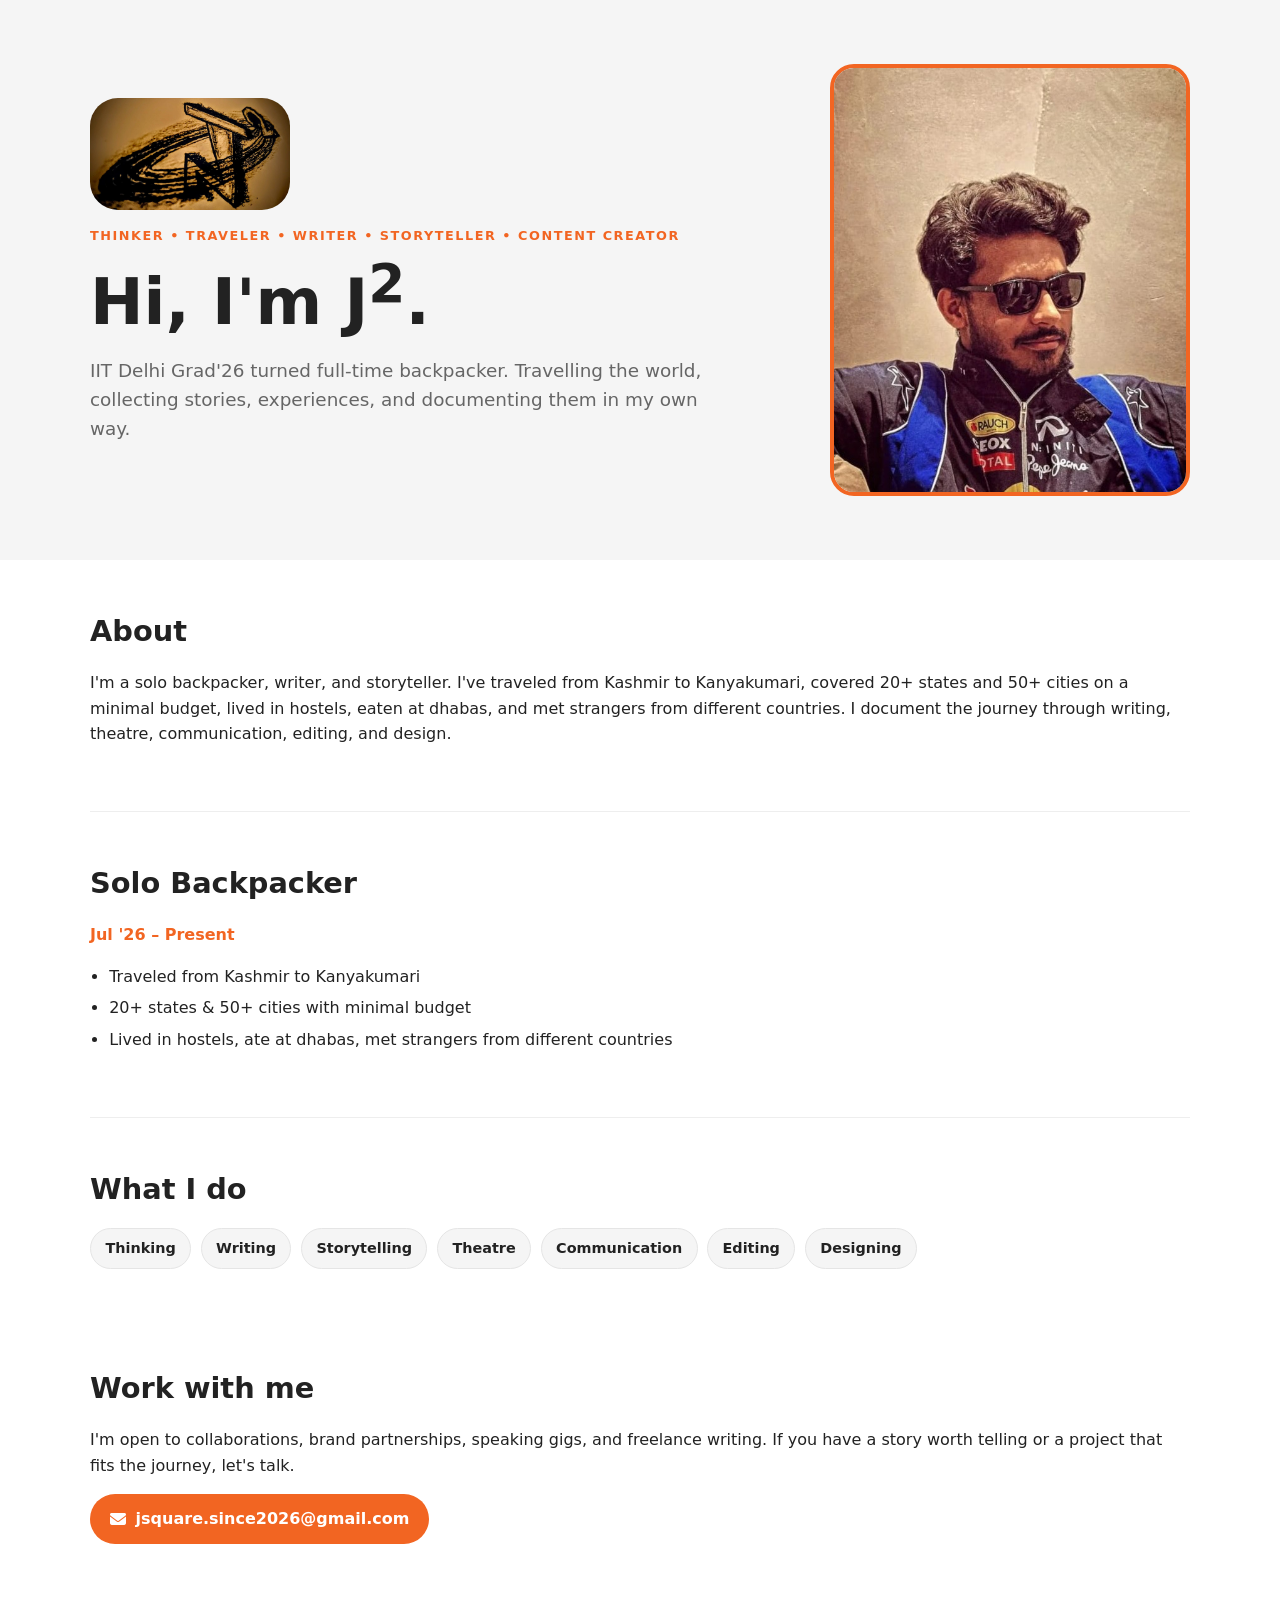
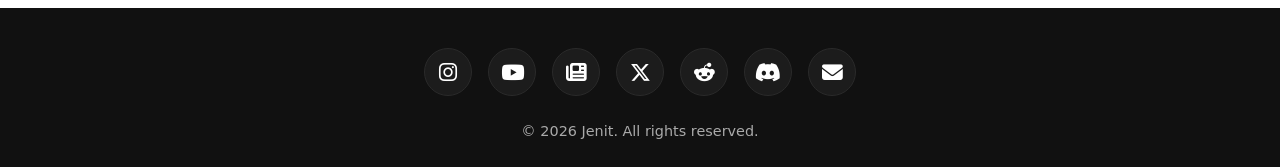
==== index.html @ a0d79512 "Test update" ====
<!DOCTYPE html>
<html lang="en">
<head>
  <meta charset="UTF-8">
  <meta name="viewport" content="width=device-width, initial-scale=1.0">
  <title>Jenit | Traveler, Writer, Storyteller</title>
  <meta name="description" content="Jenit — IIT Delhi Grad'26 turned full-time backpacker. Traveler, writer, storyteller, and content creator. Follow my journey.">

  <!-- Social share preview -->
  <meta property="og:title" content="Jenit Jain | Traveler, Writer, Storyteller">
  <meta property="og:description" content="IIT Delhi Grad'26 turned full-time backpacker. Traveling the world, collecting stories.">
  <meta property="og:image" content="https://jsquare2026.netlify.app/assets/photo.jpeg">
  <meta property="og:url" content="https://jsquare2026.netlify.app">
  <meta property="og:type" content="website">
  <meta name="twitter:card" content="summary_large_image">
  <meta name="twitter:title" content="Jenit | Traveler, Writer, Storyteller">
  <meta name="twitter:description" content="IIT Delhi Grad'26 turned full-time backpacker.">
  <meta name="twitter:image" content="https://jsquare2026.netlify.app/assets/photo.jpeg">

  <!-- Favicon -->
  <link rel="icon" href="assets/logo.jpeg" type="image/jpeg">

  <!-- Fonts & Icons -->
  <link rel="stylesheet" href="https://cdnjs.cloudflare.com/ajax/libs/font-awesome/6.5.2/css/all.min.css">

  <!-- Styles -->
  <link rel="stylesheet" href="style.css">

  <!-- GoatCounter analytics (replace YOURCODE with your code from goatcounter.com) -->
  <script data-goatcounter="https://YOURCODE.goatcounter.com/count"
          async src="//gc.zgo.at/count.js"></script>
</head>
<body>

  <header class="hero">
    <div class="container hero-grid">
      <div class="hero-text">
        <img src="assets/logo.jpeg" alt="J² logo" class="logo">
        <p class="eyebrow">Thinker • Traveler • Writer • Storyteller • Content Creator</p>
        <h1>Hi, I'm J<sup>2</sup>.</h1>
        <p class="lead">
          IIT Delhi Grad'26 turned full-time backpacker. Travelling the world,
          collecting stories, experiences, and documenting them in my own way.
        </p>
      </div>

      <div class="hero-image">
        <img src="assets/photo.jpeg" alt="Jenit">
      </div>
    </div>
  </header>

  <main>
    <section class="section container">
      <h2>About</h2>
      <p>
        I'm a solo backpacker, writer, and storyteller. I've traveled from Kashmir to Kanyakumari,
        covered 20+ states and 50+ cities on a minimal budget, lived in hostels, eaten at dhabas,
        and met strangers from different countries. I document the journey through writing, theatre,
        communication, editing, and design.
      </p>
    </section>

    <section class="section container">
      <h2>Solo Backpacker</h2>
      <p class="meta">Jul '26 – Present</p>
      <ul class="clean-list">
        <li>Traveled from Kashmir to Kanyakumari</li>
        <li>20+ states &amp; 50+ cities with minimal budget</li>
        <li>Lived in hostels, ate at dhabas, met strangers from different countries</li>
      </ul>
    </section>

    <section class="section container">
      <h2>What I do</h2>
      <div class="tags">
        <span>Thinking</span>
        <span>Writing</span>
        <span>Storytelling</span>
        <span>Theatre</span>
        <span>Communication</span>
        <span>Editing</span>
        <span>Designing</span>
      </div>
    </section>
  </main>

<section class="section container">
  <h2>Work with me</h2>
  <p>
    I'm open to collaborations, brand partnerships, speaking gigs, and freelance writing.
    If you have a story worth telling or a project that fits the journey, let's talk.
  </p>
  <p>
    <a class="cta-link" href="mailto:jsquare.since2026@gmail.com">
      <i class="fa-solid fa-envelope"></i> jsquare.since2026@gmail.com
    </a>
  </p>
</section>

  <footer class="footer">
  <div class="container">
    <div class="footer-socials">
      <a href="https://instagram.com/j_square_2026" target="_blank" rel="noopener" aria-label="Instagram">
        <i class="fa-brands fa-instagram"></i>
      </a>
      <a href="https://youtube.com/@j_square_2026" target="_blank" rel="noopener" aria-label="YouTube">
        <i class="fa-brands fa-youtube"></i>
      </a>
      <a href="https://substack.com/@jsquare2026" target="_blank" rel="noopener" aria-label="Substack">
        <i class="fa-solid fa-newspaper"></i>
      </a>
      <a href="https://x.com/j_square_2026" target="_blank" rel="noopener" aria-label="X">
        <i class="fa-brands fa-x-twitter"></i>
      </a>
      <a href="https://reddit.com/user/j_square_2026" target="_blank" rel="noopener" aria-label="Reddit">
        <i class="fa-brands fa-reddit-alien"></i>
      </a>
      <a href="https://discord.com/users/1553832890394087556" target="_blank" rel="noopener" aria-label="Discord">
        <i class="fa-brands fa-discord"></i>
      </a>
      <a href="mailto:hello@jsquare2026.com" aria-label="Email">
        <i class="fa-solid fa-envelope"></i>
      </a>
    </div>
    <p>© 2026 Jenit. All rights reserved.</p>
  </div>
</footer>

</body>
</html>
---- style.css ----
:root {
  --orange: #f26522;
  --black: #111111;
  --gray: #f5f5f5;
  --text: #222222;
  --muted: #666666;
  --radius: 16px;
}

* {
  box-sizing: border-box;
}

html {
  scroll-behavior: smooth;
}

body {
  margin: 0;
  font-family: system-ui, -apple-system, BlinkMacSystemFont, "Segoe UI", sans-serif;
  line-height: 1.6;
  color: var(--text);
  background: #ffffff;
}

.container {
  width: min(1100px, 90%);
  margin: 0 auto;
}

/* Hero */
.hero {
  background: var(--gray);
  padding: 4rem 0;
}

.hero-grid {
  display: grid;
  grid-template-columns: 1.2fr 0.8fr;
  gap: 3rem;
  align-items: center;
}

.logo {
  width: 200px;          /* bigger than 120px */
  height: auto;
  display: block;
  margin-bottom: 1rem;
  border-radius: 28px;   /* curved corners */
}

.eyebrow {
  text-transform: uppercase;
  letter-spacing: 0.12em;
  font-size: 0.8rem;
  font-weight: 700;
  color: var(--orange);
  margin: 0 0 0.5rem;
}

h1 {
  font-size: clamp(2.5rem, 6vw, 4rem);
  line-height: 1.1;
  margin: 0 0 1rem;
}

.lead {
  font-size: 1.15rem;
  max-width: 620px;
  color: var(--muted);
}

.socials {
  display: flex;
  flex-wrap: wrap;
  gap: 0.75rem;
  margin-top: 1.5rem;
}

.socials a {
  display: inline-block;
  padding: 0.6rem 1rem;
  background: var(--black);
  color: #fff;
  text-decoration: none;
  border-radius: 999px;
  font-weight: 600;
  font-size: 0.9rem;
  transition: background 0.2s, transform 0.2s;
}

.socials a:hover {
  background: var(--orange);
  transform: translateY(-2px);
}

.hero-image img {
  width: 100%;
  max-width: 360px;
  aspect-ratio: 1 / 1.2;
  object-fit: cover;
  border-radius: 24px;
  border: 4px solid var(--orange);
  display: block;
  margin-left: auto;
}

/* Sections */
.section {
  padding: 3rem 0;
  border-bottom: 1px solid #eee;
}

.section:last-of-type {
  border-bottom: none;
}

h2 {
  font-size: 1.8rem;
  margin-top: 0;
  margin-bottom: 1rem;
}

.meta {
  color: var(--orange);
  font-weight: 700;
}

.clean-list {
  padding-left: 1.2rem;
}

.clean-list li {
  margin-bottom: 0.4rem;
}

.tags {
  display: flex;
  flex-wrap: wrap;
  gap: 0.6rem;
}

.tags span {
  background: var(--gray);
  border: 1px solid #e5e5e5;
  padding: 0.5rem 0.9rem;
  border-radius: 999px;
  font-weight: 600;
  font-size: 0.9rem;
}

/* Link grid */
.link-grid {
  display: grid;
  grid-template-columns: repeat(auto-fit, minmax(160px, 1fr));
  gap: 1rem;
}

.link-card {
  display: block;
  padding: 1rem;
  background: var(--black);
  color: #fff;
  text-decoration: none;
  border-radius: var(--radius);
  text-align: center;
  font-weight: 700;
  transition: background 0.2s, transform 0.2s;
}

.link-card:hover {
  background: var(--orange);
  transform: translateY(-3px);
}

/* Footer */
/* Footer */
.footer {
  background: var(--black);
  color: #fff;
  padding: 2.5rem 0 1.5rem;
  text-align: center;
}

.footer-socials {
  display: flex;
  justify-content: center;
  flex-wrap: wrap;
  gap: 1rem;
  margin-bottom: 1.5rem;
}

.footer-socials a {
  display: inline-flex;
  align-items: center;
  justify-content: center;
  width: 48px;
  height: 48px;
  border-radius: 50%;
  background: #1c1c1c;
  color: #fff;
  font-size: 1.3rem;
  text-decoration: none;
  transition: background 0.2s, transform 0.2s, color 0.2s;
  border: 1px solid #2a2a2a;
}

.footer-socials a:hover {
  background: var(--orange);
  color: #fff;
  transform: translateY(-3px);
}

.footer p {
  margin: 0;
  font-size: 0.9rem;
  color: #aaa;
}

/* Mobile */
@media (max-width: 768px) {
  .hero {
    padding: 2.5rem 0;
  }

  .hero-grid {
    grid-template-columns: 1fr;
    text-align: center;
    gap: 2rem;
  }

  .hero-image {
    order: -1;
  }

  .hero-image img {
    margin: 0 auto;
    max-width: 280px;
  }

  .socials {
    justify-content: center;
  }

  .logo {
    margin-left: auto;
    margin-right: auto;
  }
}

/* Contact CTA link */
.cta-link {
  display: inline-flex;
  align-items: center;
  gap: 0.6rem;
  padding: 0.75rem 1.25rem;
  background: var(--orange);
  color: #fff;
  text-decoration: none;
  border-radius: 999px;
  font-weight: 700;
  transition: background 0.2s, transform 0.2s;
}

.cta-link:hover {
  background: var(--black);
  transform: translateY(-2px);
}

.cta-link i {
  font-size: 1rem;
}
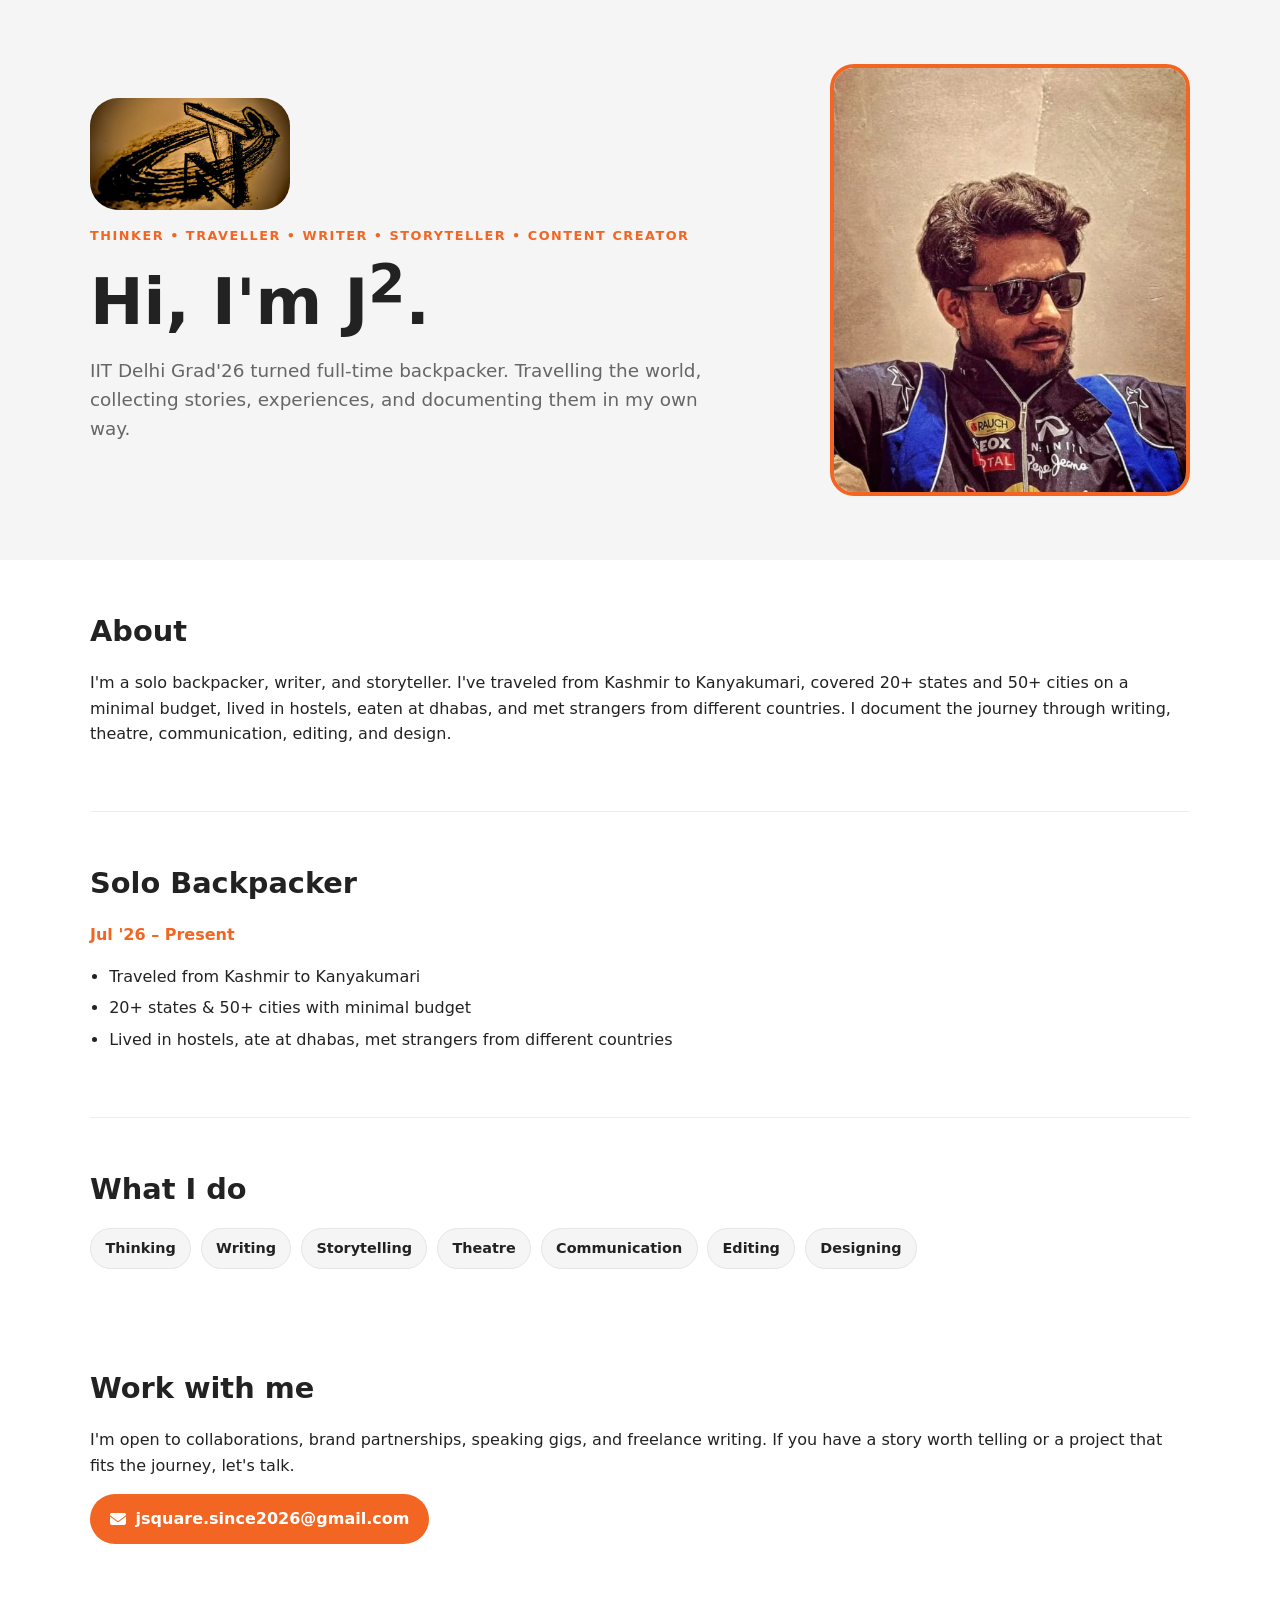
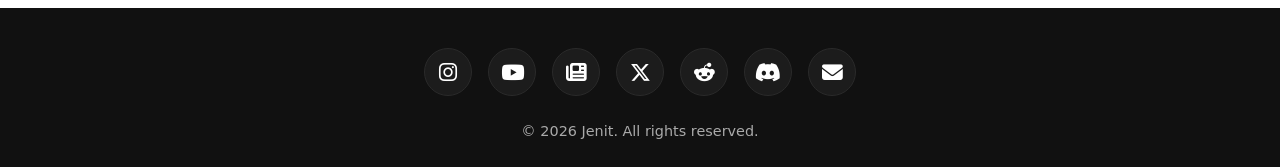
==== commit 6a9ae3a6: "Test update" ====
--- a/index.html
+++ b/index.html
@@ -36,7 +36,7 @@
     <div class="container hero-grid">
       <div class="hero-text">
         <img src="assets/logo.jpeg" alt="J² logo" class="logo">
-        <p class="eyebrow">Thinker • Traveler • Writer • Storyteller • Content Creator</p>
+        <p class="eyebrow">Thinker • Traveller • Writer • Storyteller • Content Creator</p>
         <h1>Hi, I'm J<sup>2</sup>.</h1>
         <p class="lead">
           IIT Delhi Grad'26 turned full-time backpacker. Travelling the world,
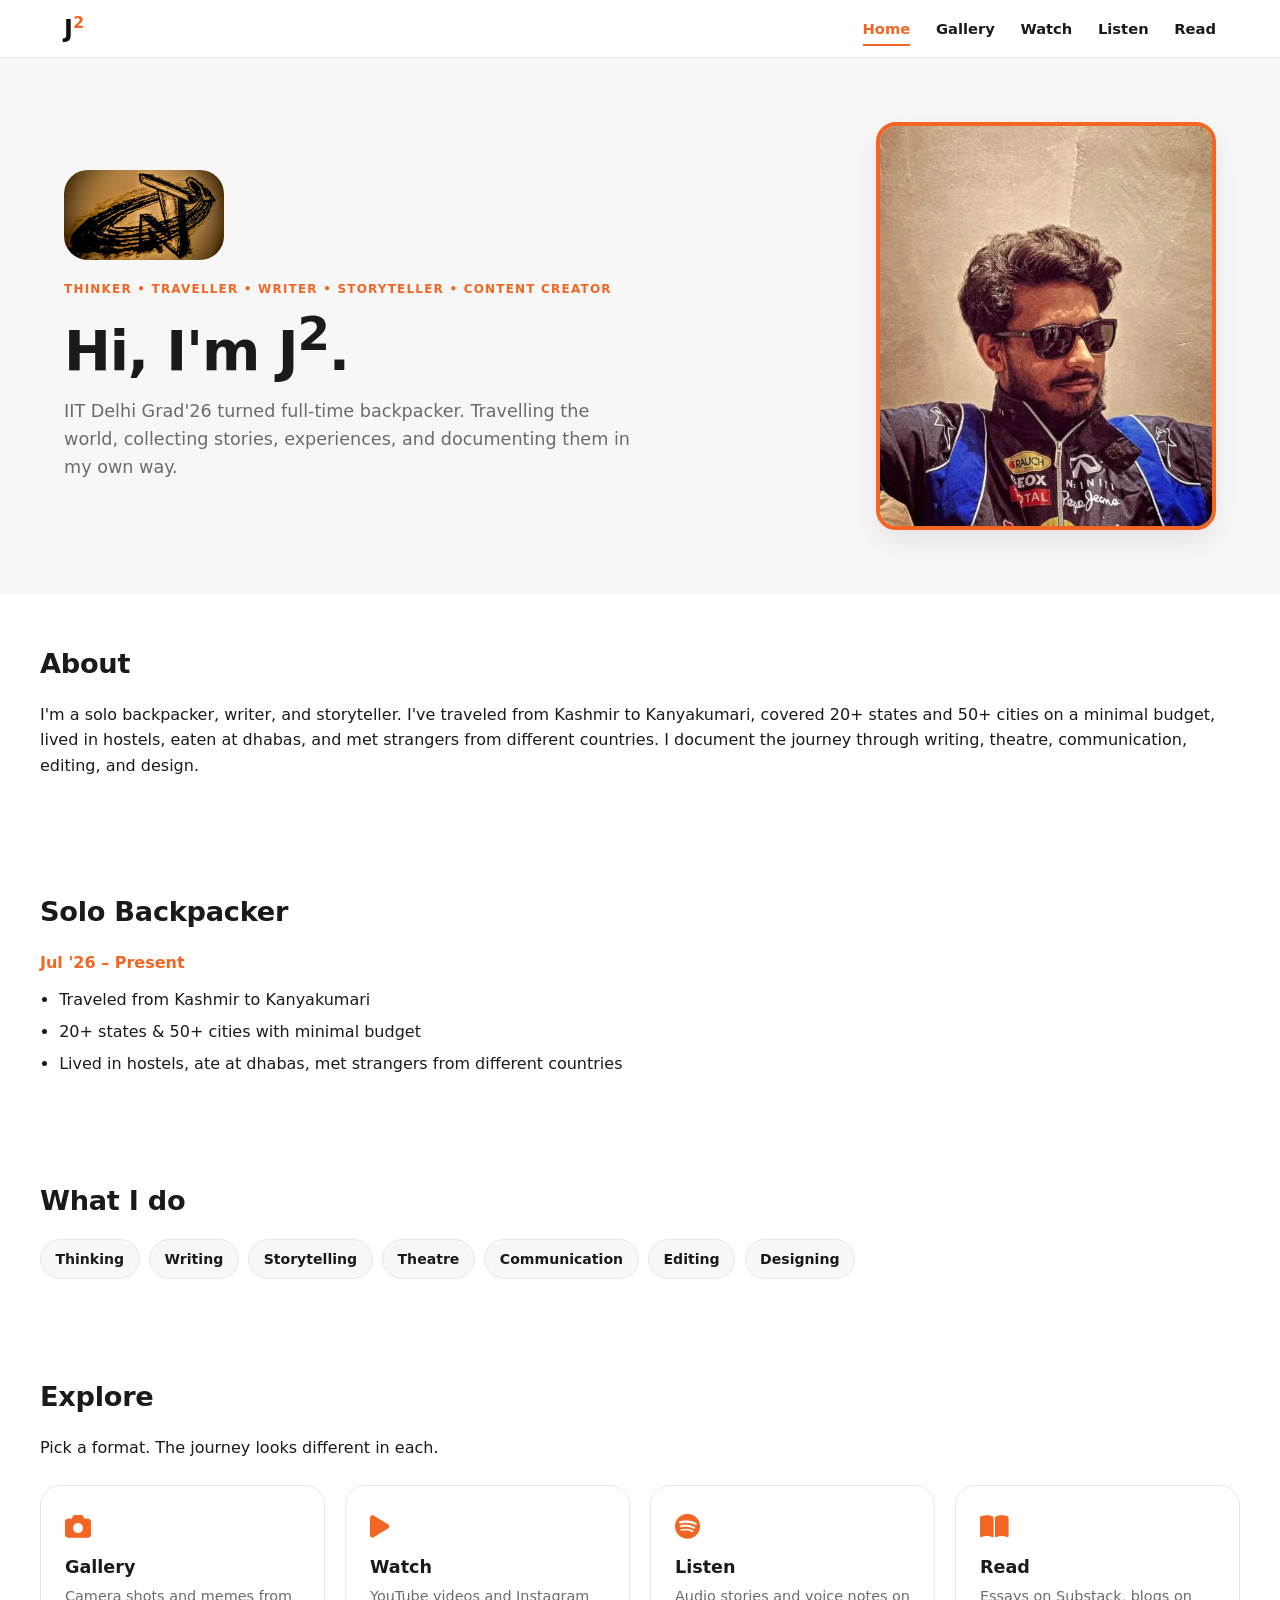
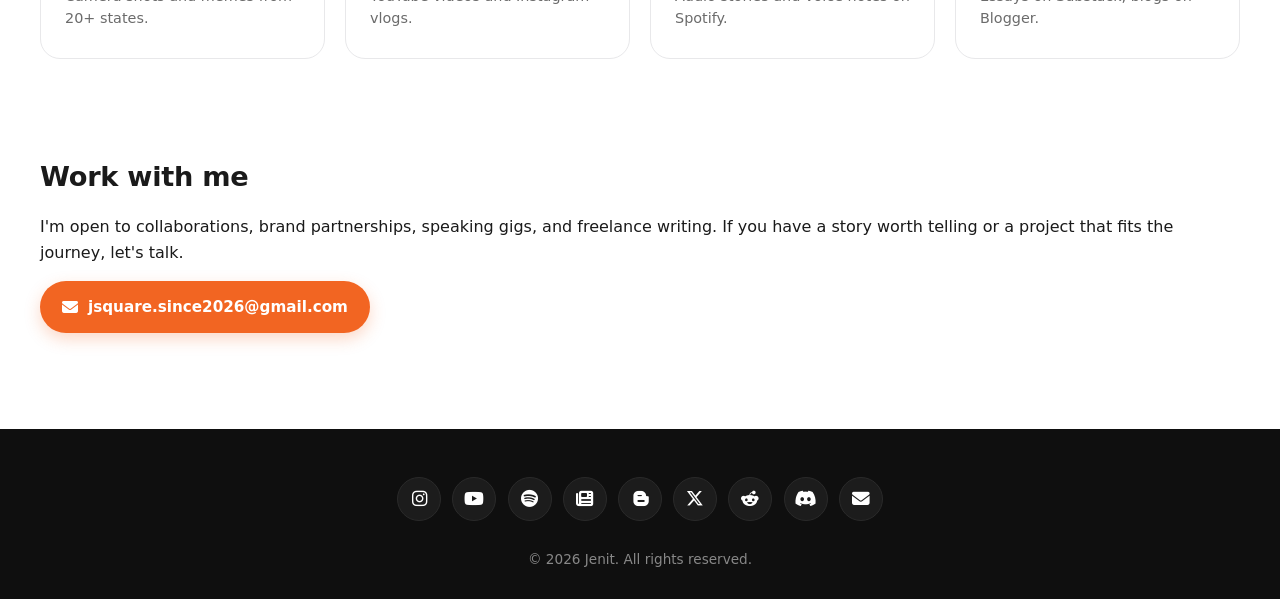
==== commit 44d09d17: "push" ====
--- a/index.html
+++ b/index.html
@@ -4,33 +4,34 @@
   <meta charset="UTF-8">
   <meta name="viewport" content="width=device-width, initial-scale=1.0">
   <title>Jenit | Traveler, Writer, Storyteller</title>
-  <meta name="description" content="Jenit — IIT Delhi Grad'26 turned full-time backpacker. Traveler, writer, storyteller, and content creator. Follow my journey.">
+  <meta name="description" content="IIT Delhi Grad'26 turned full-time backpacker. Traveler, writer, storyteller, and content creator.">
 
-  <!-- Social share preview -->
-  <meta property="og:title" content="Jenit Jain | Traveler, Writer, Storyteller">
-  <meta property="og:description" content="IIT Delhi Grad'26 turned full-time backpacker. Traveling the world, collecting stories.">
-  <meta property="og:image" content="https://jsquare2026.netlify.app/assets/photo.jpeg">
-  <meta property="og:url" content="https://jsquare2026.netlify.app">
+  <meta property="og:title" content="Jenit | Traveler, Writer, Storyteller">
+  <meta property="og:description" content="IIT Delhi Grad'26 turned full-time backpacker.">
+  <meta property="og:image" content="https://j-square-2026.github.io/Brand_website/assets/photo.jpeg">
+  <meta property="og:url" content="https://j-square-2026.github.io/Brand_website/">
   <meta property="og:type" content="website">
   <meta name="twitter:card" content="summary_large_image">
-  <meta name="twitter:title" content="Jenit | Traveler, Writer, Storyteller">
-  <meta name="twitter:description" content="IIT Delhi Grad'26 turned full-time backpacker.">
-  <meta name="twitter:image" content="https://jsquare2026.netlify.app/assets/photo.jpeg">
+  <meta name="twitter:image" content="https://j-square-2026.github.io/Brand_website/assets/photo.jpeg">
 
-  <!-- Favicon -->
   <link rel="icon" href="assets/logo.jpeg" type="image/jpeg">
-
-  <!-- Fonts & Icons -->
   <link rel="stylesheet" href="https://cdnjs.cloudflare.com/ajax/libs/font-awesome/6.5.2/css/all.min.css">
-
-  <!-- Styles -->
   <link rel="stylesheet" href="style.css">
-
-  <!-- GoatCounter analytics (replace YOURCODE with your code from goatcounter.com) -->
-  <script data-goatcounter="https://YOURCODE.goatcounter.com/count"
-          async src="//gc.zgo.at/count.js"></script>
 </head>
 <body>
+
+  <nav class="nav">
+    <div class="container nav-inner">
+      <a href="index.html" class="nav-logo">J<sup>2</sup></a>
+      <div class="nav-links">
+        <a href="index.html" class="active">Home</a>
+        <a href="gallery.html">Gallery</a>
+        <a href="watch.html">Watch</a>
+        <a href="listen.html">Listen</a>
+        <a href="read.html">Read</a>
+      </div>
+    </div>
+  </nav>
 
   <header class="hero">
     <div class="container hero-grid">
@@ -43,7 +44,6 @@
           collecting stories, experiences, and documenting them in my own way.
         </p>
       </div>
-
       <div class="hero-image">
         <img src="assets/photo.jpeg" alt="Jenit">
       </div>
@@ -83,49 +83,64 @@
         <span>Designing</span>
       </div>
     </section>
+
+    <section class="section container">
+      <h2>Explore</h2>
+      <p>Pick a format. The journey looks different in each.</p>
+      <div class="explore-grid">
+        <a href="gallery.html" class="explore-card">
+          <i class="fa-solid fa-camera"></i>
+          <h3>Gallery</h3>
+          <p>Camera shots and memes from 20+ states.</p>
+        </a>
+        <a href="watch.html" class="explore-card">
+          <i class="fa-solid fa-play"></i>
+          <h3>Watch</h3>
+          <p>YouTube videos and Instagram vlogs.</p>
+        </a>
+        <a href="listen.html" class="explore-card">
+          <i class="fa-brands fa-spotify"></i>
+          <h3>Listen</h3>
+          <p>Audio stories and voice notes on Spotify.</p>
+        </a>
+        <a href="read.html" class="explore-card">
+          <i class="fa-solid fa-book-open"></i>
+          <h3>Read</h3>
+          <p>Essays on Substack, blogs on Blogger.</p>
+        </a>
+      </div>
+    </section>
+
+    <section class="section container">
+      <h2>Work with me</h2>
+      <p>
+        I'm open to collaborations, brand partnerships, speaking gigs, and freelance writing.
+        If you have a story worth telling or a project that fits the journey, let's talk.
+      </p>
+      <p>
+        <a class="cta-link" href="mailto:jsquare.since2026@gmail.com">
+          <i class="fa-solid fa-envelope"></i> jsquare.since2026@gmail.com
+        </a>
+      </p>
+    </section>
   </main>
 
-<section class="section container">
-  <h2>Work with me</h2>
-  <p>
-    I'm open to collaborations, brand partnerships, speaking gigs, and freelance writing.
-    If you have a story worth telling or a project that fits the journey, let's talk.
-  </p>
-  <p>
-    <a class="cta-link" href="mailto:jsquare.since2026@gmail.com">
-      <i class="fa-solid fa-envelope"></i> jsquare.since2026@gmail.com
-    </a>
-  </p>
-</section>
-
   <footer class="footer">
-  <div class="container">
-    <div class="footer-socials">
-      <a href="https://instagram.com/j_square_2026" target="_blank" rel="noopener" aria-label="Instagram">
-        <i class="fa-brands fa-instagram"></i>
-      </a>
-      <a href="https://youtube.com/@j_square_2026" target="_blank" rel="noopener" aria-label="YouTube">
-        <i class="fa-brands fa-youtube"></i>
-      </a>
-      <a href="https://substack.com/@jsquare2026" target="_blank" rel="noopener" aria-label="Substack">
-        <i class="fa-solid fa-newspaper"></i>
-      </a>
-      <a href="https://x.com/j_square_2026" target="_blank" rel="noopener" aria-label="X">
-        <i class="fa-brands fa-x-twitter"></i>
-      </a>
-      <a href="https://reddit.com/user/j_square_2026" target="_blank" rel="noopener" aria-label="Reddit">
-        <i class="fa-brands fa-reddit-alien"></i>
-      </a>
-      <a href="https://discord.com/users/1553832890394087556" target="_blank" rel="noopener" aria-label="Discord">
-        <i class="fa-brands fa-discord"></i>
-      </a>
-      <a href="mailto:hello@jsquare2026.com" aria-label="Email">
-        <i class="fa-solid fa-envelope"></i>
-      </a>
+    <div class="container">
+      <div class="footer-socials">
+        <a href="https://instagram.com/j_square_2026" target="_blank" rel="noopener" aria-label="Instagram"><i class="fa-brands fa-instagram"></i></a>
+        <a href="https://youtube.com/@j_square_2026" target="_blank" rel="noopener" aria-label="YouTube"><i class="fa-brands fa-youtube"></i></a>
+        <a href="https://open.spotify.com/user/REPLACE_WITH_YOUR_SPOTIFY_ID" target="_blank" rel="noopener" aria-label="Spotify"><i class="fa-brands fa-spotify"></i></a>
+        <a href="https://substack.com/@j_square_2026" target="_blank" rel="noopener" aria-label="Substack"><i class="fa-solid fa-newspaper"></i></a>
+        <a href="https://jsquare2026.blogspot.com" target="_blank" rel="noopener" aria-label="Blogger"><i class="fa-brands fa-blogger-b"></i></a>
+        <a href="https://x.com/j_square_2026" target="_blank" rel="noopener" aria-label="X"><i class="fa-brands fa-x-twitter"></i></a>
+        <a href="https://reddit.com/user/j_square_2026" target="_blank" rel="noopener" aria-label="Reddit"><i class="fa-brands fa-reddit-alien"></i></a>
+        <a href="https://discord.com/users/1553832890394087556" target="_blank" rel="noopener" aria-label="Discord"><i class="fa-brands fa-discord"></i></a>
+        <a href="mailto:jsquare.since2026@gmail.com" aria-label="Email"><i class="fa-solid fa-envelope"></i></a>
+      </div>
+      <p>© 2026 Jenit. All rights reserved.</p>
     </div>
-    <p>© 2026 Jenit. All rights reserved.</p>
-  </div>
-</footer>
+  </footer>
 
 </body>
 </html>
--- a/style.css
+++ b/style.css
@@ -1,272 +1,448 @@
 :root {
   --orange: #f26522;
-  --black: #111111;
-  --gray: #f5f5f5;
-  --text: #222222;
-  --muted: #666666;
+  --black: #0f0f0f;
+  --gray: #f7f7f8;
+  --text: #1a1a1a;
+  --muted: #6b6b6b;
+  --border: #e8e8ea;
   --radius: 16px;
-}
-
-* {
-  box-sizing: border-box;
-}
-
-html {
-  scroll-behavior: smooth;
-}
-
+  --radius-lg: 20px;
+  --shadow-sm: 0 2px 8px rgba(0,0,0,0.04);
+  --shadow-md: 0 12px 28px rgba(0,0,0,0.08);
+}
+*, *::before, *::after { box-sizing: border-box; }
+html { scroll-behavior: smooth; -webkit-text-size-adjust: 100%; }
 body {
   margin: 0;
-  font-family: system-ui, -apple-system, BlinkMacSystemFont, "Segoe UI", sans-serif;
+  font-family: system-ui, -apple-system, BlinkMacSystemFont, "Segoe UI", Roboto, sans-serif;
   line-height: 1.6;
   color: var(--text);
-  background: #ffffff;
-}
+  background: #fff;
+  overflow-x: hidden;
+  -webkit-font-smoothing: antialiased;
+}
+img { max-width: 100%; height: auto; display: block; }
+a { color: inherit; }
 
 .container {
-  width: min(1100px, 90%);
+  width: 100%;
+  max-width: 1140px;
   margin: 0 auto;
-}
-
-/* Hero */
-.hero {
+  padding-left: clamp(1rem, 4vw, 1.5rem);
+  padding-right: clamp(1rem, 4vw, 1.5rem);
+}
+
+/* NAV */
+.nav {
+  position: sticky; top: 0;
+  background: rgba(255,255,255,0.92);
+  backdrop-filter: blur(10px);
+  -webkit-backdrop-filter: blur(10px);
+  border-bottom: 1px solid var(--border);
+  z-index: 50;
+}
+.nav-inner {
+  display: flex; align-items: center; justify-content: space-between;
+  padding-top: 1rem; padding-bottom: 1rem; gap: 1rem;
+}
+.nav-logo {
+  font-size: 1.5rem; font-weight: 800; color: var(--black);
+  text-decoration: none; letter-spacing: -0.03em; line-height: 1;
+  flex-shrink: 0;
+}
+.nav-logo sup { font-size: 0.65em; color: var(--orange); margin-left: 1px; }
+.nav-links { display: flex; gap: clamp(0.85rem, 2vw, 1.75rem); flex-wrap: wrap; }
+.nav-links a {
+  text-decoration: none; color: var(--text); font-weight: 600;
+  font-size: clamp(0.82rem, 1.5vw, 0.92rem);
+  position: relative; transition: color 0.2s; white-space: nowrap;
+}
+.nav-links a::after {
+  content: ''; position: absolute; left: 0; right: 0; bottom: -6px;
+  height: 2px; background: var(--orange);
+  transform: scaleX(0); transform-origin: left; transition: transform 0.25s;
+}
+.nav-links a:hover, .nav-links a.active { color: var(--orange); }
+.nav-links a:hover::after, .nav-links a.active::after { transform: scaleX(1); }
+
+/* HERO */
+.hero { background: var(--gray); padding: clamp(2.5rem, 6vw, 4rem) 0; }
+.hero-grid {
+  display: grid;
+  grid-template-columns: 1.2fr 0.8fr;
+  gap: clamp(1.75rem, 4vw, 3rem);
+  align-items: center;
+}
+.logo {
+  width: clamp(110px, 14vw, 160px); height: auto; display: block;
+  margin-bottom: 1.25rem; border-radius: 24px;
+}
+.eyebrow {
+  text-transform: uppercase; letter-spacing: 0.1em;
+  font-size: clamp(0.7rem, 1.5vw, 0.75rem);
+  font-weight: 700; color: var(--orange); margin: 0 0 0.6rem;
+}
+h1 {
+  font-size: clamp(1.85rem, 6vw, 3.5rem);
+  line-height: 1.08; margin: 0 0 1rem;
+  font-weight: 800; letter-spacing: -0.02em;
+}
+.lead {
+  font-size: clamp(0.95rem, 1.8vw, 1.1rem);
+  max-width: 580px; color: var(--muted); margin: 0;
+}
+.hero-image img {
+  width: 100%; max-width: 340px;
+  aspect-ratio: 1 / 1.2; object-fit: cover;
+  border-radius: var(--radius-lg);
+  border: 4px solid var(--orange);
+  display: block; margin-left: auto; box-shadow: var(--shadow-md);
+}
+
+/* PAGE HERO */
+.page-hero {
   background: var(--gray);
-  padding: 4rem 0;
-}
-
-.hero-grid {
-  display: grid;
-  grid-template-columns: 1.2fr 0.8fr;
-  gap: 3rem;
-  align-items: center;
-}
-
-.logo {
-  width: 200px;          /* bigger than 120px */
-  height: auto;
+  padding: clamp(2.25rem, 5vw, 3.5rem) 0;
+  border-bottom: 1px solid var(--border);
+}
+.page-hero h1 { font-size: clamp(1.85rem, 5vw, 3rem); margin: 0 0 0.5rem; }
+.page-hero .lead { font-size: clamp(0.92rem, 1.5vw, 1rem); }
+
+/* SECTIONS */
+.section { padding: clamp(2rem, 5vw, 3rem) 0; }
+h2 {
+  font-size: clamp(1.3rem, 3.5vw, 1.7rem);
+  margin: 0 0 1rem; font-weight: 800; letter-spacing: -0.01em;
+}
+p { margin-top: 0; margin-bottom: 1rem; }
+.meta { color: var(--orange); font-weight: 700; margin-bottom: 0.75rem; }
+.clean-list { padding-left: 1.2rem; margin: 0; }
+.clean-list li { margin-bottom: 0.4rem; }
+.tags { display: flex; flex-wrap: wrap; gap: 0.6rem; }
+.tags span {
+  background: var(--gray); border: 1px solid var(--border);
+  padding: 0.5rem 0.9rem; border-radius: 999px;
+  font-weight: 600; font-size: 0.88rem;
+}
+
+/* CTA */
+.cta-link {
+  display: inline-flex; align-items: center; gap: 0.6rem;
+  padding: 0.85rem 1.4rem; background: var(--orange); color: #fff;
+  text-decoration: none; border-radius: 999px;
+  font-weight: 700; font-size: clamp(0.88rem, 1.5vw, 0.95rem);
+  transition: transform 0.2s, box-shadow 0.2s, background 0.2s;
+  box-shadow: 0 6px 16px rgba(242,101,34,0.25);
+  word-break: break-word; max-width: 100%;
+}
+.cta-link:hover {
+  transform: translateY(-2px);
+  box-shadow: 0 10px 22px rgba(242,101,34,0.35);
+  background: var(--black);
+}
+.cta-link i { font-size: 1rem; flex-shrink: 0; }
+
+/* EXPLORE */
+.explore-grid {
+  display: grid;
+  grid-template-columns: repeat(auto-fit, minmax(min(100%, 220px), 1fr));
+  gap: clamp(1rem, 2vw, 1.25rem);
+  margin-top: 1.5rem;
+}
+.explore-card {
   display: block;
-  margin-bottom: 1rem;
-  border-radius: 28px;   /* curved corners */
-}
-
-.eyebrow {
-  text-transform: uppercase;
-  letter-spacing: 0.12em;
-  font-size: 0.8rem;
-  font-weight: 700;
-  color: var(--orange);
-  margin: 0 0 0.5rem;
-}
-
-h1 {
-  font-size: clamp(2.5rem, 6vw, 4rem);
-  line-height: 1.1;
-  margin: 0 0 1rem;
-}
-
-.lead {
-  font-size: 1.15rem;
-  max-width: 620px;
-  color: var(--muted);
-}
-
-.socials {
-  display: flex;
-  flex-wrap: wrap;
-  gap: 0.75rem;
-  margin-top: 1.5rem;
-}
-
-.socials a {
-  display: inline-block;
-  padding: 0.6rem 1rem;
-  background: var(--black);
-  color: #fff;
-  text-decoration: none;
-  border-radius: 999px;
-  font-weight: 600;
-  font-size: 0.9rem;
-  transition: background 0.2s, transform 0.2s;
-}
-
-.socials a:hover {
-  background: var(--orange);
-  transform: translateY(-2px);
-}
-
-.hero-image img {
-  width: 100%;
-  max-width: 360px;
-  aspect-ratio: 1 / 1.2;
-  object-fit: cover;
-  border-radius: 24px;
-  border: 4px solid var(--orange);
-  display: block;
-  margin-left: auto;
-}
-
-/* Sections */
-.section {
-  padding: 3rem 0;
-  border-bottom: 1px solid #eee;
-}
-
-.section:last-of-type {
-  border-bottom: none;
-}
-
-h2 {
-  font-size: 1.8rem;
-  margin-top: 0;
-  margin-bottom: 1rem;
-}
-
-.meta {
-  color: var(--orange);
-  font-weight: 700;
-}
-
-.clean-list {
-  padding-left: 1.2rem;
-}
-
-.clean-list li {
-  margin-bottom: 0.4rem;
-}
-
-.tags {
-  display: flex;
-  flex-wrap: wrap;
-  gap: 0.6rem;
-}
-
-.tags span {
-  background: var(--gray);
-  border: 1px solid #e5e5e5;
-  padding: 0.5rem 0.9rem;
-  border-radius: 999px;
-  font-weight: 600;
-  font-size: 0.9rem;
-}
-
-/* Link grid */
-.link-grid {
-  display: grid;
-  grid-template-columns: repeat(auto-fit, minmax(160px, 1fr));
-  gap: 1rem;
-}
-
-.link-card {
-  display: block;
-  padding: 1rem;
-  background: var(--black);
-  color: #fff;
-  text-decoration: none;
-  border-radius: var(--radius);
-  text-align: center;
-  font-weight: 700;
-  transition: background 0.2s, transform 0.2s;
-}
-
-.link-card:hover {
-  background: var(--orange);
-  transform: translateY(-3px);
-}
-
-/* Footer */
-/* Footer */
+  padding: clamp(1.35rem, 3vw, 1.75rem) clamp(1.15rem, 2.5vw, 1.5rem);
+  background: #fff; border: 1px solid var(--border);
+  border-radius: var(--radius-lg); text-decoration: none; color: var(--text);
+  transition: transform 0.25s, box-shadow 0.25s, border-color 0.25s;
+}
+.explore-card:hover {
+  transform: translateY(-4px);
+  box-shadow: var(--shadow-md);
+  border-color: transparent;
+}
+.explore-card i {
+  font-size: 1.6rem; color: var(--orange);
+  margin-bottom: 0.85rem; display: block;
+}
+.explore-card h3 {
+  margin: 0 0 0.35rem; font-size: clamp(1rem, 2vw, 1.1rem); font-weight: 800;
+}
+.explore-card p {
+  margin: 0; color: var(--muted);
+  font-size: clamp(0.85rem, 1.5vw, 0.9rem); line-height: 1.5;
+}
+
+/* TAB BAR */
+.tab-bar {
+  display: inline-flex; gap: 0.25rem; padding: 0.35rem;
+  background: var(--gray); border-radius: 999px;
+  margin-bottom: 2.5rem; border: 1px solid var(--border);
+  max-width: 100%;
+}
+.tab-btn {
+  display: inline-flex; align-items: center; gap: 0.55rem;
+  padding: 0.7rem 1.4rem; background: transparent; border: none;
+  border-radius: 999px; color: var(--muted); font-family: inherit;
+  font-size: clamp(0.85rem, 1.5vw, 0.95rem);
+  font-weight: 700; cursor: pointer; transition: all 0.2s;
+  white-space: nowrap;
+}
+.tab-btn i { font-size: 1.05rem; }
+.tab-btn:hover { color: var(--text); }
+.tab-btn.active {
+  background: #fff; color: var(--orange); box-shadow: var(--shadow-sm);
+}
+.tab-panel { display: none; }
+.tab-panel.active { display: block; animation: fadeIn 0.3s ease; }
+@keyframes fadeIn {
+  from { opacity: 0; transform: translateY(6px); }
+  to { opacity: 1; transform: translateY(0); }
+}
+
+/* MEDIA GRID */
+.media-grid {
+  display: grid;
+  grid-template-columns: repeat(auto-fill, minmax(min(100%, 300px), 1fr));
+  gap: clamp(1.25rem, 2.5vw, 1.75rem);
+}
+.media-card {
+  background: #fff; border-radius: var(--radius-lg); overflow: hidden;
+  border: 1px solid var(--border);
+  transition: transform 0.25s, box-shadow 0.25s, border-color 0.25s;
+}
+.media-card:hover {
+  transform: translateY(-6px);
+  box-shadow: var(--shadow-md);
+  border-color: transparent;
+}
+.media-thumb {
+  position: relative; width: 100%; aspect-ratio: 16 / 9;
+  background: var(--black); cursor: pointer; overflow: hidden;
+}
+.media-thumb img {
+  width: 100%; height: 100%; object-fit: cover; display: block;
+  transition: transform 0.4s ease;
+}
+.media-thumb:hover img { transform: scale(1.06); }
+.media-thumb iframe {
+  position: absolute; inset: 0; width: 100%; height: 100%; border: 0;
+}
+.media-thumb.playing { cursor: default; }
+.media-thumb.playing:hover img { transform: none; }
+.play-btn {
+  position: absolute; top: 50%; left: 50%;
+  transform: translate(-50%, -50%);
+  width: clamp(52px, 8vw, 68px); height: clamp(52px, 8vw, 68px);
+  border-radius: 50%; background: rgba(15,15,15,0.75);
+  backdrop-filter: blur(6px); color: #fff;
+  display: flex; align-items: center; justify-content: center;
+  font-size: clamp(1.1rem, 2vw, 1.35rem);
+  transition: all 0.25s; pointer-events: none;
+  border: 2px solid rgba(255,255,255,0.2);
+}
+.play-btn i { transform: translateX(2px); }
+.media-thumb:hover .play-btn {
+  background: var(--orange); border-color: var(--orange);
+  transform: translate(-50%, -50%) scale(1.1);
+}
+.media-caption { padding: 1.15rem 1.3rem 1.35rem; }
+.media-caption h3 {
+  margin: 0 0 0.4rem; font-size: clamp(0.98rem, 1.8vw, 1.05rem);
+  font-weight: 700; line-height: 1.35;
+}
+.media-caption p {
+  margin: 0 0 0.6rem; color: var(--muted);
+  font-size: 0.9rem; line-height: 1.5;
+}
+.media-date {
+  display: inline-block; font-size: 0.75rem; font-weight: 700;
+  color: var(--orange); text-transform: uppercase; letter-spacing: 0.06em;
+}
+
+/* VLOG GRID */
+.vlog-grid {
+  display: grid;
+  grid-template-columns: repeat(auto-fill, minmax(min(100%, 320px), 1fr));
+  gap: clamp(1.25rem, 2.5vw, 1.75rem);
+  justify-items: center;
+}
+.vlog-item {
+  width: 100%; max-width: 400px;
+  background: #fff; border-radius: var(--radius-lg); overflow: hidden;
+  border: 1px solid var(--border); padding: 0.75rem;
+  transition: transform 0.25s, box-shadow 0.25s;
+}
+.vlog-item:hover {
+  transform: translateY(-4px); box-shadow: var(--shadow-md);
+}
+.vlog-item .instagram-media {
+  border-radius: 12px !important; box-shadow: none !important;
+  border: 1px solid var(--border) !important;
+  min-width: 0 !important; max-width: 100% !important; width: 100% !important;
+}
+
+/* GALLERY */
+.gallery-grid {
+  display: grid;
+  grid-template-columns: repeat(auto-fill, minmax(min(100%, 240px), 1fr));
+  gap: clamp(1rem, 2vw, 1.25rem);
+}
+.gallery-item {
+  margin: 0; background: #fff; border-radius: var(--radius-lg);
+  overflow: hidden; border: 1px solid var(--border);
+  transition: transform 0.25s, box-shadow 0.25s;
+}
+.gallery-item:hover {
+  transform: translateY(-4px); box-shadow: var(--shadow-md);
+}
+.gallery-item img {
+  width: 100%; aspect-ratio: 4 / 3; object-fit: cover;
+  display: block; background: var(--gray);
+}
+.gallery-caption { padding: 0.85rem 1rem; }
+.gallery-caption-title {
+  display: block; font-weight: 600; font-size: 0.95rem; line-height: 1.3;
+}
+.gallery-caption-loc {
+  display: block; color: var(--muted); font-size: 0.8rem; margin-top: 0.2rem;
+}
+
+/* AUDIO */
+.audio-grid {
+  display: grid;
+  grid-template-columns: repeat(auto-fill, minmax(min(100%, 360px), 1fr));
+  gap: clamp(1rem, 2vw, 1.5rem);
+}
+.audio-card {
+  background: #fff; border-radius: var(--radius-lg);
+  border: 1px solid var(--border); padding: 1rem;
+  transition: transform 0.25s, box-shadow 0.25s;
+}
+.audio-card:hover {
+  transform: translateY(-4px); box-shadow: var(--shadow-md);
+}
+.audio-card iframe {
+  width: 100%; border-radius: 12px; border: 0; display: block;
+}
+.audio-caption { padding: 0.85rem 0.35rem 0.25rem; }
+.audio-caption h3 { margin: 0 0 0.25rem; font-size: 1rem; font-weight: 700; }
+.audio-caption p { margin: 0; color: var(--muted); font-size: 0.85rem; }
+
+/* POST GRID */
+.post-grid {
+  display: grid;
+  grid-template-columns: repeat(auto-fill, minmax(min(100%, 300px), 1fr));
+  gap: clamp(1rem, 2vw, 1.5rem);
+}
+.post-card {
+  display: flex; flex-direction: column;
+  padding: clamp(1.25rem, 2.5vw, 1.5rem);
+  background: #fff; border: 1px solid var(--border);
+  border-radius: var(--radius-lg); text-decoration: none; color: var(--text);
+  transition: transform 0.25s, box-shadow 0.25s, border-color 0.25s;
+  height: 100%;
+}
+.post-card:hover {
+  transform: translateY(-4px); box-shadow: var(--shadow-md);
+  border-color: transparent;
+}
+.post-date {
+  font-size: 0.75rem; font-weight: 700; color: var(--orange);
+  text-transform: uppercase; letter-spacing: 0.06em; margin-bottom: 0.6rem;
+}
+.post-card h3 {
+  margin: 0 0 0.5rem; font-size: clamp(1rem, 1.8vw, 1.1rem);
+  font-weight: 800; line-height: 1.35;
+}
+.post-card p {
+  margin: 0; color: var(--muted); font-size: 0.9rem;
+  line-height: 1.5; flex: 1;
+}
+.post-more {
+  margin-top: 1rem; color: var(--orange); font-weight: 700;
+  font-size: 0.85rem; display: inline-flex; align-items: center; gap: 0.35rem;
+}
+
+/* EMPTY */
+.empty-state {
+  display: flex; flex-direction: column; align-items: center;
+  gap: 0.75rem; text-align: center; color: var(--muted);
+  padding: clamp(2.5rem, 6vw, 4rem) 1rem;
+  font-size: 0.95rem; background: var(--gray);
+  border-radius: var(--radius-lg); border: 1px dashed var(--border);
+}
+.empty-state i { font-size: 2rem; color: var(--orange); opacity: 0.6; }
+
+/* FOOTER */
 .footer {
-  background: var(--black);
-  color: #fff;
-  padding: 2.5rem 0 1.5rem;
-  text-align: center;
-}
-
+  background: var(--black); color: #fff;
+  padding: clamp(2.25rem, 5vw, 3rem) 0 1.75rem;
+  text-align: center; margin-top: 2rem;
+}
 .footer-socials {
-  display: flex;
-  justify-content: center;
-  flex-wrap: wrap;
-  gap: 1rem;
-  margin-bottom: 1.5rem;
-}
-
+  display: flex; justify-content: center; flex-wrap: wrap;
+  gap: clamp(0.55rem, 1.5vw, 0.7rem); margin-bottom: 1.75rem;
+}
 .footer-socials a {
-  display: inline-flex;
-  align-items: center;
-  justify-content: center;
-  width: 48px;
-  height: 48px;
-  border-radius: 50%;
-  background: #1c1c1c;
-  color: #fff;
-  font-size: 1.3rem;
-  text-decoration: none;
-  transition: background 0.2s, transform 0.2s, color 0.2s;
-  border: 1px solid #2a2a2a;
-}
-
-.footer-socials a:hover {
-  background: var(--orange);
-  color: #fff;
-  transform: translateY(-3px);
-}
-
-.footer p {
-  margin: 0;
-  font-size: 0.9rem;
-  color: #aaa;
-}
-
-/* Mobile */
-@media (max-width: 768px) {
-  .hero {
-    padding: 2.5rem 0;
+  display: inline-flex; align-items: center; justify-content: center;
+  width: clamp(40px, 6vw, 44px); height: clamp(40px, 6vw, 44px);
+  border-radius: 50%; background: #1c1c1c; color: #fff;
+  font-size: clamp(1rem, 1.8vw, 1.1rem);
+  text-decoration: none; transition: all 0.2s;
+  border: 1px solid #2a2a2a; -webkit-tap-highlight-color: transparent;
+}
+.footer-socials a:hover, .footer-socials a:focus-visible {
+  background: var(--orange); border-color: var(--orange);
+  transform: translateY(-3px); outline: none;
+}
+.footer p { margin: 0; font-size: 0.85rem; color: #888; }
+
+/* ==== RESPONSIVE ==== */
+
+@media (min-width: 1280px) {
+  .container { max-width: 1200px; }
+}
+
+@media (max-width: 900px) {
+  .hero-grid { grid-template-columns: 1fr; text-align: center; }
+  .hero-text { order: 2; }
+  .hero-image { order: 1; }
+  .hero-image img { margin: 0 auto; max-width: 260px; }
+  .logo { margin-left: auto; margin-right: auto; }
+  .lead { margin-left: auto; margin-right: auto; }
+  .tags { justify-content: center; }
+}
+
+@media (max-width: 640px) {
+  .nav-inner {
+    flex-direction: column; gap: 0.6rem;
+    padding-top: 0.85rem; padding-bottom: 0.85rem;
   }
-
-  .hero-grid {
+  .nav-links { justify-content: center; }
+  .section { padding: 1.75rem 0; }
+  .tab-bar { display: flex; width: 100%; justify-content: center; }
+  .tab-btn { flex: 1; justify-content: center; padding: 0.7rem 0.6rem; }
+  .hero-image img { max-width: 220px; border-width: 3px; }
+  .explore-grid, .media-grid, .vlog-grid, .post-grid, .audio-grid, .gallery-grid {
     grid-template-columns: 1fr;
-    text-align: center;
-    gap: 2rem;
   }
-
-  .hero-image {
-    order: -1;
+  .cta-link { width: 100%; justify-content: center; }
+  .footer-socials a { width: 42px; height: 42px; font-size: 1rem; }
+}
+
+@media (max-width: 400px) {
+  .nav-links a { font-size: 0.78rem; }
+  .hero-image img { max-width: 190px; }
+  .logo { width: 100px; border-radius: 18px; }
+  .tab-btn { font-size: 0.8rem; padding: 0.6rem 0.4rem; }
+  .footer-socials a { width: 38px; height: 38px; font-size: 0.92rem; }
+}
+
+@media (prefers-reduced-motion: reduce) {
+  *, *::before, *::after {
+    animation-duration: 0.01ms !important;
+    transition-duration: 0.01ms !important;
+    scroll-behavior: auto !important;
   }
-
-  .hero-image img {
-    margin: 0 auto;
-    max-width: 280px;
-  }
-
-  .socials {
-    justify-content: center;
-  }
-
-  .logo {
-    margin-left: auto;
-    margin-right: auto;
-  }
-}
-
-/* Contact CTA link */
-.cta-link {
-  display: inline-flex;
-  align-items: center;
-  gap: 0.6rem;
-  padding: 0.75rem 1.25rem;
-  background: var(--orange);
-  color: #fff;
-  text-decoration: none;
-  border-radius: 999px;
-  font-weight: 700;
-  transition: background 0.2s, transform 0.2s;
-}
-
-.cta-link:hover {
-  background: var(--black);
-  transform: translateY(-2px);
-}
-
-.cta-link i {
-  font-size: 1rem;
-}+}
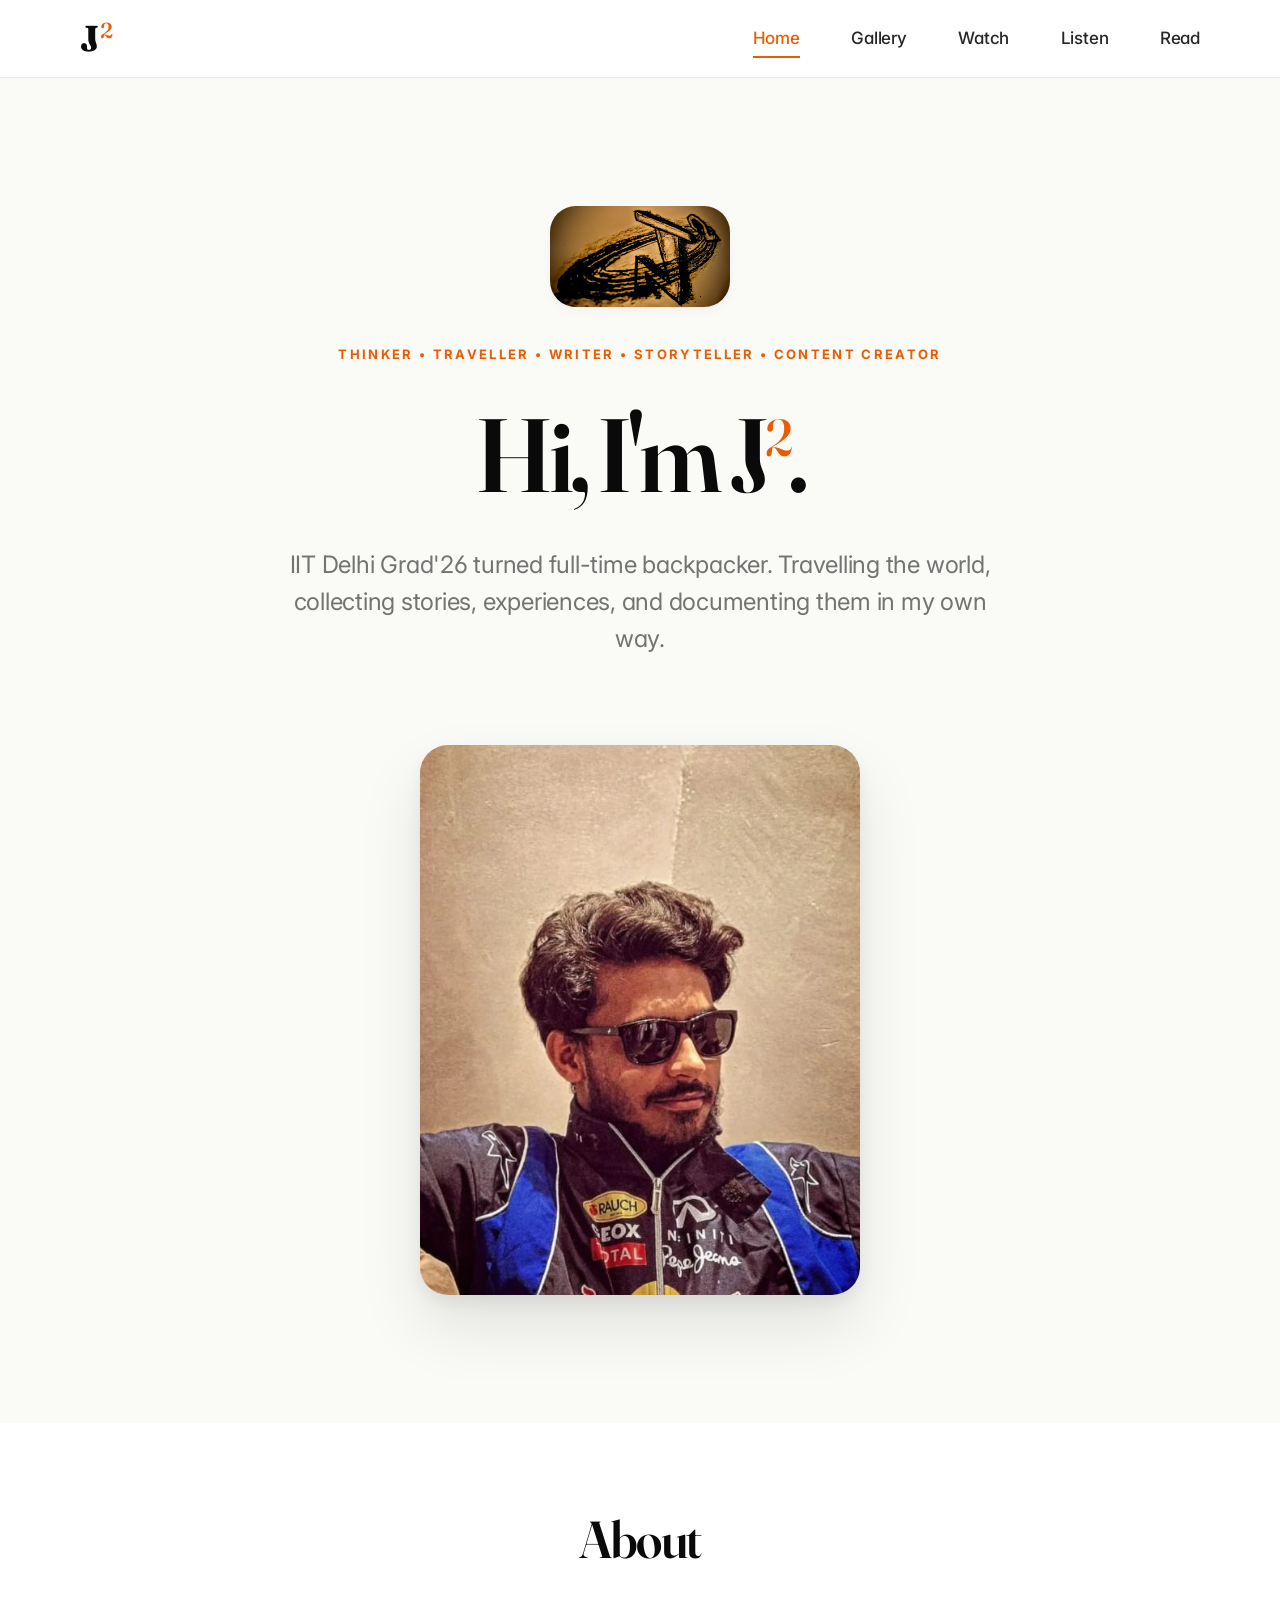
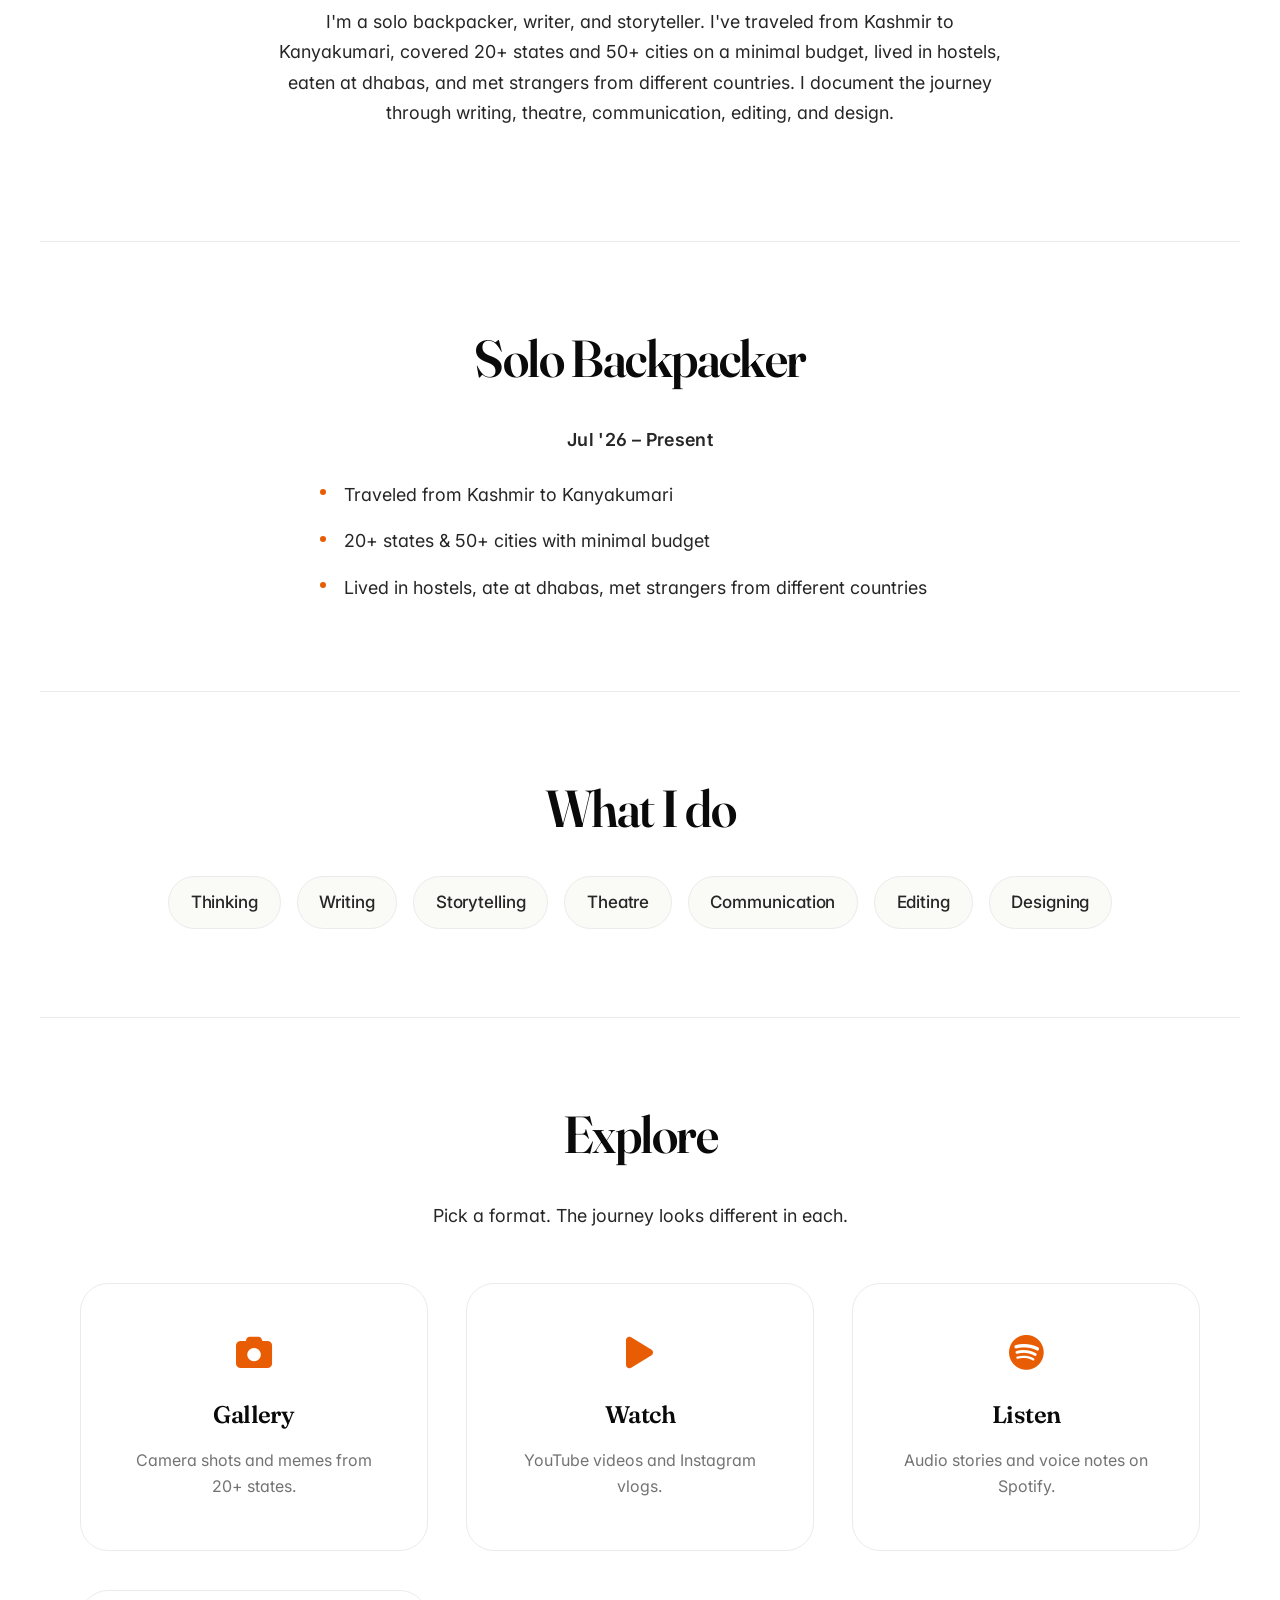
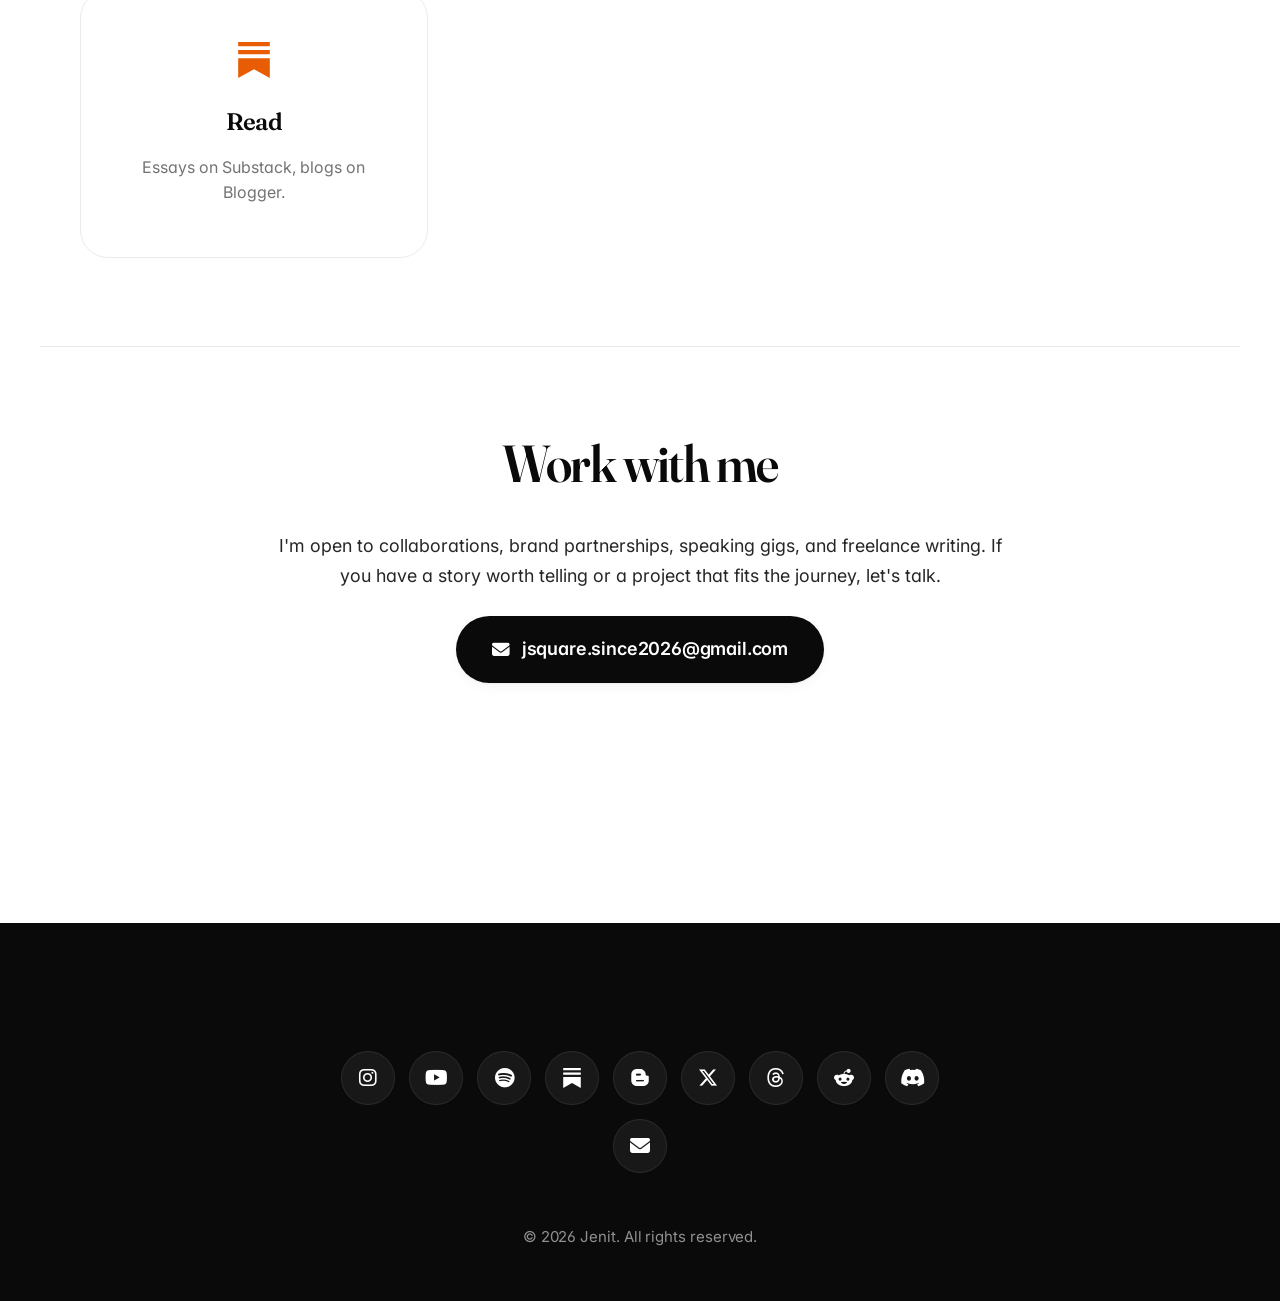
==== commit 0c6b02e5: "next" ====
--- a/index.html
+++ b/index.html
@@ -20,18 +20,7 @@
 </head>
 <body>
 
-  <nav class="nav">
-    <div class="container nav-inner">
-      <a href="index.html" class="nav-logo">J<sup>2</sup></a>
-      <div class="nav-links">
-        <a href="index.html" class="active">Home</a>
-        <a href="gallery.html">Gallery</a>
-        <a href="watch.html">Watch</a>
-        <a href="listen.html">Listen</a>
-        <a href="read.html">Read</a>
-      </div>
-    </div>
-  </nav>
+  <div data-component="nav"></div>
 
   <header class="hero">
     <div class="container hero-grid">
@@ -104,7 +93,7 @@
           <p>Audio stories and voice notes on Spotify.</p>
         </a>
         <a href="read.html" class="explore-card">
-          <i class="fa-solid fa-book-open"></i>
+          <span data-icon="substack"></span>
           <h3>Read</h3>
           <p>Essays on Substack, blogs on Blogger.</p>
         </a>
@@ -125,22 +114,8 @@
     </section>
   </main>
 
-  <footer class="footer">
-    <div class="container">
-      <div class="footer-socials">
-        <a href="https://instagram.com/j_square_2026" target="_blank" rel="noopener" aria-label="Instagram"><i class="fa-brands fa-instagram"></i></a>
-        <a href="https://youtube.com/@j_square_2026" target="_blank" rel="noopener" aria-label="YouTube"><i class="fa-brands fa-youtube"></i></a>
-        <a href="https://open.spotify.com/user/REPLACE_WITH_YOUR_SPOTIFY_ID" target="_blank" rel="noopener" aria-label="Spotify"><i class="fa-brands fa-spotify"></i></a>
-        <a href="https://substack.com/@j_square_2026" target="_blank" rel="noopener" aria-label="Substack"><i class="fa-solid fa-newspaper"></i></a>
-        <a href="https://jsquare2026.blogspot.com" target="_blank" rel="noopener" aria-label="Blogger"><i class="fa-brands fa-blogger-b"></i></a>
-        <a href="https://x.com/j_square_2026" target="_blank" rel="noopener" aria-label="X"><i class="fa-brands fa-x-twitter"></i></a>
-        <a href="https://reddit.com/user/j_square_2026" target="_blank" rel="noopener" aria-label="Reddit"><i class="fa-brands fa-reddit-alien"></i></a>
-        <a href="https://discord.com/users/1553832890394087556" target="_blank" rel="noopener" aria-label="Discord"><i class="fa-brands fa-discord"></i></a>
-        <a href="mailto:jsquare.since2026@gmail.com" aria-label="Email"><i class="fa-solid fa-envelope"></i></a>
-      </div>
-      <p>© 2026 Jenit. All rights reserved.</p>
-    </div>
-  </footer>
+  <div data-component="footer"></div>
 
+  <script src="shared.js"></script>
 </body>
 </html>
--- a/style.css
+++ b/style.css
@@ -1,444 +1,1032 @@
+/* ============================================
+   FONTS
+   ============================================ */
+@import url('https://fonts.googleapis.com/css2?family=Fraunces:opsz,wght@9..144,500;9..144,600;9..144,700&family=Inter:wght@400;500;600;700;800&display=swap');
+
+/* ============================================
+   TOKENS
+   ============================================ */
 :root {
-  --orange: #f26522;
-  --black: #0f0f0f;
-  --gray: #f7f7f8;
-  --text: #1a1a1a;
-  --muted: #6b6b6b;
-  --border: #e8e8ea;
-  --radius: 16px;
-  --radius-lg: 20px;
-  --shadow-sm: 0 2px 8px rgba(0,0,0,0.04);
-  --shadow-md: 0 12px 28px rgba(0,0,0,0.08);
-}
+  --orange: #E85D04;
+  --orange-dark: #C44A00;
+  --orange-soft: #FFF4EC;
+  --ink: #0A0A0A;
+  --text: #262626;
+  --muted: #737373;
+  --border: #EBEBEB;
+  --border-strong: #D9D9D9;
+  --cream: #FAFAF7;
+  --white: #FFFFFF;
+
+  --font-display: 'Fraunces', 'Georgia', serif;
+  --font-body: 'Inter', system-ui, -apple-system, BlinkMacSystemFont, sans-serif;
+
+  --radius: 14px;
+  --radius-md: 20px;
+  --radius-lg: 28px;
+  --radius-pill: 999px;
+
+  --space-3xs: clamp(0.25rem, 0.5vw, 0.5rem);
+  --space-2xs: clamp(0.5rem, 1vw, 0.75rem);
+  --space-xs:  clamp(0.75rem, 1.5vw, 1rem);
+  --space-sm:  clamp(1.25rem, 2vw, 1.5rem);
+  --space-md:  clamp(1.75rem, 3vw, 2.5rem);
+  --space-lg:  clamp(2.5rem, 4vw, 3.5rem);
+  --space-xl:  clamp(3.5rem, 7vw, 5.5rem);
+  --space-2xl: clamp(5rem, 10vw, 8rem);
+
+  --shadow-xs: 0 1px 2px rgba(10,10,10,0.04);
+  --shadow-sm: 0 1px 2px rgba(10,10,10,0.04), 0 4px 12px rgba(10,10,10,0.04);
+  --shadow-md: 0 4px 8px rgba(10,10,10,0.05), 0 20px 40px rgba(10,10,10,0.08);
+  --shadow-lg: 0 8px 16px rgba(10,10,10,0.06), 0 32px 64px rgba(10,10,10,0.10);
+
+  --ease: cubic-bezier(0.22, 1, 0.36, 1);
+}
+
+/* ============================================
+   RESET
+   ============================================ */
 *, *::before, *::after { box-sizing: border-box; }
-html { scroll-behavior: smooth; -webkit-text-size-adjust: 100%; }
+
+html {
+  scroll-behavior: smooth;
+  -webkit-text-size-adjust: 100%;
+  text-size-adjust: 100%;
+  -webkit-font-smoothing: antialiased;
+  -moz-osx-font-smoothing: grayscale;
+}
+
 body {
   margin: 0;
-  font-family: system-ui, -apple-system, BlinkMacSystemFont, "Segoe UI", Roboto, sans-serif;
-  line-height: 1.6;
+  font-family: var(--font-body);
+  font-size: clamp(1.0625rem, 1.3vw, 1.1875rem);
+  font-weight: 400;
+  line-height: 1.7;
   color: var(--text);
-  background: #fff;
+  background: var(--white);
   overflow-x: hidden;
-  -webkit-font-smoothing: antialiased;
-}
+  text-rendering: optimizeLegibility;
+  text-align: center;
+  font-feature-settings: "cv02", "cv03", "cv04", "cv11";
+}
+
 img { max-width: 100%; height: auto; display: block; }
 a { color: inherit; }
 
+::selection {
+  background: var(--orange);
+  color: var(--white);
+}
+
+/* ============================================
+   CONTAINER
+   ============================================ */
 .container {
   width: 100%;
-  max-width: 1140px;
-  margin: 0 auto;
-  padding-left: clamp(1rem, 4vw, 1.5rem);
-  padding-right: clamp(1rem, 4vw, 1.5rem);
-}
-
-/* NAV */
+  max-width: 1200px;
+  margin-inline: auto;
+  padding-inline: clamp(1.5rem, 5vw, 2.5rem);
+}
+
+/* ============================================
+   NAVIGATION
+   ============================================ */
 .nav {
-  position: sticky; top: 0;
-  background: rgba(255,255,255,0.92);
-  backdrop-filter: blur(10px);
-  -webkit-backdrop-filter: blur(10px);
+  position: sticky;
+  top: 0;
+  background: rgba(255,255,255,0.85);
+  backdrop-filter: saturate(180%) blur(20px);
+  -webkit-backdrop-filter: saturate(180%) blur(20px);
   border-bottom: 1px solid var(--border);
   z-index: 50;
 }
+
 .nav-inner {
-  display: flex; align-items: center; justify-content: space-between;
-  padding-top: 1rem; padding-bottom: 1rem; gap: 1rem;
-}
+  display: flex;
+  flex-direction: column;
+  align-items: center;
+  gap: var(--space-xs);
+  padding-block: var(--space-sm);
+}
+
 .nav-logo {
-  font-size: 1.5rem; font-weight: 800; color: var(--black);
-  text-decoration: none; letter-spacing: -0.03em; line-height: 1;
-  flex-shrink: 0;
-}
-.nav-logo sup { font-size: 0.65em; color: var(--orange); margin-left: 1px; }
-.nav-links { display: flex; gap: clamp(0.85rem, 2vw, 1.75rem); flex-wrap: wrap; }
+  font-family: var(--font-display);
+  font-size: clamp(1.75rem, 4vw, 2.25rem);
+  font-weight: 700;
+  color: var(--ink);
+  text-decoration: none;
+  letter-spacing: -0.04em;
+  line-height: 1;
+}
+
+.nav-logo sup {
+  font-size: 0.6em;
+  color: var(--orange);
+  margin-inline-start: 2px;
+  font-weight: 500;
+}
+
+.nav-links {
+  display: flex;
+  flex-wrap: wrap;
+  justify-content: center;
+  gap: var(--space-xs) var(--space-lg);
+}
+
 .nav-links a {
-  text-decoration: none; color: var(--text); font-weight: 600;
-  font-size: clamp(0.82rem, 1.5vw, 0.92rem);
-  position: relative; transition: color 0.2s; white-space: nowrap;
-}
+  text-decoration: none;
+  color: var(--text);
+  font-weight: 500;
+  font-size: clamp(1rem, 1.6vw, 1.0625rem);
+  letter-spacing: -0.01em;
+  position: relative;
+  transition: color 0.2s var(--ease);
+  white-space: nowrap;
+  padding-block: 0.35rem;
+}
+
 .nav-links a::after {
-  content: ''; position: absolute; left: 0; right: 0; bottom: -6px;
-  height: 2px; background: var(--orange);
-  transform: scaleX(0); transform-origin: left; transition: transform 0.25s;
-}
-.nav-links a:hover, .nav-links a.active { color: var(--orange); }
-.nav-links a:hover::after, .nav-links a.active::after { transform: scaleX(1); }
-
-/* HERO */
-.hero { background: var(--gray); padding: clamp(2.5rem, 6vw, 4rem) 0; }
+  content: '';
+  position: absolute;
+  inset-inline: 0;
+  bottom: 0;
+  height: 2px;
+  background: var(--orange);
+  transform: scaleX(0);
+  transform-origin: center;
+  transition: transform 0.3s var(--ease);
+}
+
+.nav-links a:hover,
+.nav-links a.active { color: var(--orange); }
+
+.nav-links a:hover::after,
+.nav-links a.active::after { transform: scaleX(1); }
+
+/* ============================================
+   HERO (home page)
+   ============================================ */
+.hero {
+  background: var(--cream);
+  padding-block: var(--space-2xl);
+  overflow: hidden;
+}
+
 .hero-grid {
   display: grid;
-  grid-template-columns: 1.2fr 0.8fr;
-  gap: clamp(1.75rem, 4vw, 3rem);
+  grid-template-columns: 1fr;
+  gap: var(--space-xl);
   align-items: center;
 }
+
+.hero-text {
+  order: 1;
+  text-align: center;
+}
+
+.hero-image { order: 2; }
+
 .logo {
-  width: clamp(110px, 14vw, 160px); height: auto; display: block;
-  margin-bottom: 1.25rem; border-radius: 24px;
-}
+  width: clamp(120px, 20vw, 180px);
+  height: auto;
+  margin-inline: auto;
+  margin-bottom: var(--space-md);
+  border-radius: 26px;
+  box-shadow: var(--shadow-sm);
+}
+
 .eyebrow {
-  text-transform: uppercase; letter-spacing: 0.1em;
-  font-size: clamp(0.7rem, 1.5vw, 0.75rem);
-  font-weight: 700; color: var(--orange); margin: 0 0 0.6rem;
-}
+  text-transform: uppercase;
+  letter-spacing: 0.18em;
+  font-size: clamp(0.75rem, 1.3vw, 0.8125rem);
+  font-weight: 700;
+  color: var(--orange);
+  margin: 0 0 var(--space-md);
+  line-height: 1.5;
+}
+
 h1 {
-  font-size: clamp(1.85rem, 6vw, 3.5rem);
-  line-height: 1.08; margin: 0 0 1rem;
-  font-weight: 800; letter-spacing: -0.02em;
-}
+  font-family: var(--font-display);
+  font-size: clamp(3rem, 10vw, 6.5rem);
+  line-height: 1;
+  letter-spacing: -0.045em;
+  margin: 0 0 var(--space-md);
+  font-weight: 600;
+  color: var(--ink);
+  font-variation-settings: "opsz" 144;
+}
+
+h1 sup {
+  font-size: 0.5em;
+  color: var(--orange);
+  font-weight: 500;
+  vertical-align: super;
+}
+
 .lead {
-  font-size: clamp(0.95rem, 1.8vw, 1.1rem);
-  max-width: 580px; color: var(--muted); margin: 0;
-}
+  font-size: clamp(1.1875rem, 2.2vw, 1.5rem);
+  line-height: 1.55;
+  letter-spacing: -0.01em;
+  max-width: 720px;
+  color: var(--muted);
+  margin-inline: auto;
+  margin-block: 0;
+  font-weight: 400;
+}
+
 .hero-image img {
-  width: 100%; max-width: 340px;
-  aspect-ratio: 1 / 1.2; object-fit: cover;
+  width: 100%;
+  max-width: clamp(300px, 65vw, 440px);
+  aspect-ratio: 4 / 5;
+  object-fit: cover;
   border-radius: var(--radius-lg);
-  border: 4px solid var(--orange);
-  display: block; margin-left: auto; box-shadow: var(--shadow-md);
-}
-
-/* PAGE HERO */
+  display: block;
+  margin-inline: auto;
+  box-shadow: var(--shadow-lg);
+}
+
+/* ============================================
+   PAGE HERO (inner pages)
+   ============================================ */
 .page-hero {
-  background: var(--gray);
-  padding: clamp(2.25rem, 5vw, 3.5rem) 0;
+  background: var(--cream);
+  padding-block: var(--space-xl);
   border-bottom: 1px solid var(--border);
-}
-.page-hero h1 { font-size: clamp(1.85rem, 5vw, 3rem); margin: 0 0 0.5rem; }
-.page-hero .lead { font-size: clamp(0.92rem, 1.5vw, 1rem); }
-
-/* SECTIONS */
-.section { padding: clamp(2rem, 5vw, 3rem) 0; }
+  text-align: center;
+}
+
+.page-hero h1 {
+  font-size: clamp(2.75rem, 8vw, 5rem);
+  margin: 0 0 var(--space-sm);
+  line-height: 1.05;
+}
+
+.page-hero .lead {
+  font-size: clamp(1.0625rem, 1.8vw, 1.25rem);
+  max-width: 640px;
+}
+
+/* ============================================
+   SECTIONS
+   ============================================ */
+.section {
+  padding-block: var(--space-xl);
+}
+
+.section + .section {
+  border-top: 1px solid var(--border);
+}
+
 h2 {
-  font-size: clamp(1.3rem, 3.5vw, 1.7rem);
-  margin: 0 0 1rem; font-weight: 800; letter-spacing: -0.01em;
-}
-p { margin-top: 0; margin-bottom: 1rem; }
-.meta { color: var(--orange); font-weight: 700; margin-bottom: 0.75rem; }
-.clean-list { padding-left: 1.2rem; margin: 0; }
-.clean-list li { margin-bottom: 0.4rem; }
-.tags { display: flex; flex-wrap: wrap; gap: 0.6rem; }
+  font-family: var(--font-display);
+  font-size: clamp(2rem, 5vw, 3.25rem);
+  margin: 0 0 var(--space-md);
+  font-weight: 600;
+  letter-spacing: -0.03em;
+  line-height: 1.1;
+  color: var(--ink);
+  text-align: center;
+  font-variation-settings: "opsz" 96;
+}
+
+h3 {
+  font-family: var(--font-body);
+  font-weight: 700;
+  letter-spacing: -0.02em;
+}
+
+p {
+  margin-block: 0 var(--space-sm);
+  color: var(--text);
+}
+
+/* Center + constrain prose */
+.section > p {
+  max-width: 68ch;
+  margin-inline: auto;
+  font-size: clamp(1.0625rem, 1.4vw, 1.1875rem);
+  line-height: 1.7;
+  color: var(--text);
+}
+
+.meta {
+  color: var(--orange);
+  font-weight: 600;
+  font-size: 1rem;
+  letter-spacing: 0.02em;
+  margin-bottom: var(--space-sm);
+}
+
+.clean-list {
+  padding: 0;
+  margin: 0 auto;
+  max-width: 640px;
+  list-style: none;
+  display: flex;
+  flex-direction: column;
+  gap: var(--space-xs);
+}
+
+.clean-list li {
+  color: var(--text);
+  font-size: clamp(1.0625rem, 1.4vw, 1.1875rem);
+  padding-left: 1.5rem;
+  position: relative;
+  text-align: left;
+}
+
+.clean-list li::before {
+  content: '';
+  position: absolute;
+  left: 0;
+  top: 0.7em;
+  width: 6px;
+  height: 6px;
+  border-radius: 50%;
+  background: var(--orange);
+  transform: translateY(-50%);
+}
+
+/* ============================================
+   TAGS
+   ============================================ */
+.tags {
+  display: flex;
+  flex-wrap: wrap;
+  gap: var(--space-xs);
+  justify-content: center;
+  margin-top: var(--space-md);
+}
+
 .tags span {
-  background: var(--gray); border: 1px solid var(--border);
-  padding: 0.5rem 0.9rem; border-radius: 999px;
-  font-weight: 600; font-size: 0.88rem;
-}
-
-/* CTA */
+  background: var(--cream);
+  border: 1px solid var(--border);
+  padding: 0.7rem 1.35rem;
+  border-radius: var(--radius-pill);
+  font-weight: 500;
+  font-size: clamp(0.9375rem, 1.4vw, 1.0625rem);
+  color: var(--text);
+  letter-spacing: -0.005em;
+  transition: all 0.25s var(--ease);
+}
+
+.tags span:hover {
+  border-color: var(--orange);
+  color: var(--orange);
+  transform: translateY(-2px);
+}
+
+/* ============================================
+   CTA BUTTON
+   ============================================ */
 .cta-link {
-  display: inline-flex; align-items: center; gap: 0.6rem;
-  padding: 0.85rem 1.4rem; background: var(--orange); color: #fff;
-  text-decoration: none; border-radius: 999px;
-  font-weight: 700; font-size: clamp(0.88rem, 1.5vw, 0.95rem);
-  transition: transform 0.2s, box-shadow 0.2s, background 0.2s;
-  box-shadow: 0 6px 16px rgba(242,101,34,0.25);
-  word-break: break-word; max-width: 100%;
-}
+  display: inline-flex;
+  align-items: center;
+  justify-content: center;
+  gap: 0.75rem;
+  padding: 1.15rem 2.25rem;
+  background: var(--ink);
+  color: var(--white);
+  text-decoration: none;
+  border-radius: var(--radius-pill);
+  font-weight: 600;
+  font-size: clamp(1rem, 1.5vw, 1.125rem);
+  letter-spacing: -0.01em;
+  transition: all 0.3s var(--ease);
+  box-shadow: var(--shadow-sm);
+  max-width: 100%;
+  word-break: break-word;
+}
+
 .cta-link:hover {
-  transform: translateY(-2px);
-  box-shadow: 0 10px 22px rgba(242,101,34,0.35);
-  background: var(--black);
-}
-.cta-link i { font-size: 1rem; flex-shrink: 0; }
-
-/* EXPLORE */
+  background: var(--orange);
+  transform: translateY(-3px);
+  box-shadow: var(--shadow-md);
+}
+
+.cta-link i,
+.cta-link .icon-substack {
+  font-size: 1.1rem;
+  flex-shrink: 0;
+}
+
+/* ============================================
+   EXPLORE CARDS
+   ============================================ */
 .explore-grid {
   display: grid;
-  grid-template-columns: repeat(auto-fit, minmax(min(100%, 220px), 1fr));
-  gap: clamp(1rem, 2vw, 1.25rem);
-  margin-top: 1.5rem;
-}
+  grid-template-columns: repeat(auto-fit, minmax(min(100%, 260px), 1fr));
+  gap: var(--space-md);
+  margin-top: var(--space-lg);
+}
+
 .explore-card {
   display: block;
-  padding: clamp(1.35rem, 3vw, 1.75rem) clamp(1.15rem, 2.5vw, 1.5rem);
-  background: #fff; border: 1px solid var(--border);
-  border-radius: var(--radius-lg); text-decoration: none; color: var(--text);
-  transition: transform 0.25s, box-shadow 0.25s, border-color 0.25s;
-}
+  padding: var(--space-lg) var(--space-md);
+  background: var(--white);
+  border: 1px solid var(--border);
+  border-radius: var(--radius-lg);
+  text-decoration: none;
+  color: var(--text);
+  transition: all 0.35s var(--ease);
+  text-align: center;
+}
+
 .explore-card:hover {
-  transform: translateY(-4px);
-  box-shadow: var(--shadow-md);
-  border-color: transparent;
-}
-.explore-card i {
-  font-size: 1.6rem; color: var(--orange);
-  margin-bottom: 0.85rem; display: block;
-}
-.explore-card h3 {
-  margin: 0 0 0.35rem; font-size: clamp(1rem, 2vw, 1.1rem); font-weight: 800;
-}
-.explore-card p {
-  margin: 0; color: var(--muted);
-  font-size: clamp(0.85rem, 1.5vw, 0.9rem); line-height: 1.5;
-}
-
-/* TAB BAR */
-.tab-bar {
-  display: inline-flex; gap: 0.25rem; padding: 0.35rem;
-  background: var(--gray); border-radius: 999px;
-  margin-bottom: 2.5rem; border: 1px solid var(--border);
-  max-width: 100%;
-}
-.tab-btn {
-  display: inline-flex; align-items: center; gap: 0.55rem;
-  padding: 0.7rem 1.4rem; background: transparent; border: none;
-  border-radius: 999px; color: var(--muted); font-family: inherit;
-  font-size: clamp(0.85rem, 1.5vw, 0.95rem);
-  font-weight: 700; cursor: pointer; transition: all 0.2s;
-  white-space: nowrap;
-}
-.tab-btn i { font-size: 1.05rem; }
-.tab-btn:hover { color: var(--text); }
-.tab-btn.active {
-  background: #fff; color: var(--orange); box-shadow: var(--shadow-sm);
-}
-.tab-panel { display: none; }
-.tab-panel.active { display: block; animation: fadeIn 0.3s ease; }
-@keyframes fadeIn {
-  from { opacity: 0; transform: translateY(6px); }
-  to { opacity: 1; transform: translateY(0); }
-}
-
-/* MEDIA GRID */
-.media-grid {
-  display: grid;
-  grid-template-columns: repeat(auto-fill, minmax(min(100%, 300px), 1fr));
-  gap: clamp(1.25rem, 2.5vw, 1.75rem);
-}
-.media-card {
-  background: #fff; border-radius: var(--radius-lg); overflow: hidden;
-  border: 1px solid var(--border);
-  transition: transform 0.25s, box-shadow 0.25s, border-color 0.25s;
-}
-.media-card:hover {
   transform: translateY(-6px);
   box-shadow: var(--shadow-md);
   border-color: transparent;
 }
+
+.explore-card i,
+.explore-card .icon-substack {
+  font-size: 2.25rem;
+  width: 2.25rem;
+  height: 2.25rem;
+  color: var(--orange);
+  margin: 0 auto var(--space-sm);
+  display: block;
+}
+
+.explore-card h3 {
+  margin: 0 0 var(--space-2xs);
+  font-family: var(--font-display);
+  font-size: 1.5rem;
+  font-weight: 600;
+  color: var(--ink);
+  letter-spacing: -0.025em;
+}
+
+.explore-card p {
+  margin: 0;
+  color: var(--muted);
+  font-size: 1rem;
+  line-height: 1.6;
+}
+
+/* ============================================
+   TAB BAR
+   ============================================ */
+.tab-bar {
+  display: flex;
+  justify-content: center;
+  gap: 0.35rem;
+  padding: 0.45rem;
+  background: var(--cream);
+  border-radius: var(--radius-pill);
+  margin: 0 auto var(--space-lg);
+  border: 1px solid var(--border);
+  width: 100%;
+  max-width: 100%;
+}
+
+.tab-btn {
+  display: inline-flex;
+  align-items: center;
+  justify-content: center;
+  gap: 0.6rem;
+  padding: 0.9rem 1.75rem;
+  background: transparent;
+  border: none;
+  border-radius: var(--radius-pill);
+  color: var(--muted);
+  font-family: var(--font-body);
+  font-size: clamp(0.9375rem, 1.5vw, 1.0625rem);
+  font-weight: 600;
+  letter-spacing: -0.005em;
+  cursor: pointer;
+  transition: all 0.25s var(--ease);
+  white-space: nowrap;
+  min-height: 50px;
+  flex: 1;
+}
+
+.tab-btn i,
+.tab-btn .icon-substack {
+  font-size: 1.05rem;
+  width: 1.05rem;
+  height: 1.05rem;
+}
+
+.tab-btn:hover { color: var(--text); }
+
+.tab-btn.active {
+  background: var(--white);
+  color: var(--orange);
+  box-shadow: var(--shadow-xs);
+}
+
+.tab-panel { display: none; }
+.tab-panel.active { display: block; animation: fadeUp 0.4s var(--ease); }
+
+@keyframes fadeUp {
+  from { opacity: 0; transform: translateY(10px); }
+  to   { opacity: 1; transform: translateY(0); }
+}
+
+/* ============================================
+   MEDIA GRID (YouTube)
+   ============================================ */
+.media-grid {
+  display: grid;
+  grid-template-columns: repeat(auto-fill, minmax(min(100%, 360px), 1fr));
+  gap: var(--space-lg);
+}
+
+.media-card {
+  background: var(--white);
+  border-radius: var(--radius-lg);
+  overflow: hidden;
+  border: 1px solid var(--border);
+  transition: all 0.35s var(--ease);
+  text-align: left;
+}
+
+.media-card:hover {
+  transform: translateY(-8px);
+  box-shadow: var(--shadow-md);
+  border-color: transparent;
+}
+
 .media-thumb {
-  position: relative; width: 100%; aspect-ratio: 16 / 9;
-  background: var(--black); cursor: pointer; overflow: hidden;
-}
+  position: relative;
+  width: 100%;
+  aspect-ratio: 16 / 9;
+  background: var(--ink);
+  cursor: pointer;
+  overflow: hidden;
+}
+
 .media-thumb img {
-  width: 100%; height: 100%; object-fit: cover; display: block;
-  transition: transform 0.4s ease;
-}
-.media-thumb:hover img { transform: scale(1.06); }
+  width: 100%;
+  height: 100%;
+  object-fit: cover;
+  display: block;
+  transition: transform 0.6s var(--ease);
+}
+
+.media-thumb:hover img { transform: scale(1.05); }
+
 .media-thumb iframe {
-  position: absolute; inset: 0; width: 100%; height: 100%; border: 0;
-}
+  position: absolute;
+  inset: 0;
+  width: 100%;
+  height: 100%;
+  border: 0;
+}
+
 .media-thumb.playing { cursor: default; }
 .media-thumb.playing:hover img { transform: none; }
+
 .play-btn {
-  position: absolute; top: 50%; left: 50%;
+  position: absolute;
+  top: 50%;
+  left: 50%;
   transform: translate(-50%, -50%);
-  width: clamp(52px, 8vw, 68px); height: clamp(52px, 8vw, 68px);
-  border-radius: 50%; background: rgba(15,15,15,0.75);
-  backdrop-filter: blur(6px); color: #fff;
-  display: flex; align-items: center; justify-content: center;
-  font-size: clamp(1.1rem, 2vw, 1.35rem);
-  transition: all 0.25s; pointer-events: none;
-  border: 2px solid rgba(255,255,255,0.2);
-}
+  width: 80px;
+  height: 80px;
+  border-radius: 50%;
+  background: rgba(10,10,10,0.7);
+  backdrop-filter: blur(8px);
+  -webkit-backdrop-filter: blur(8px);
+  color: var(--white);
+  display: flex;
+  align-items: center;
+  justify-content: center;
+  font-size: 1.5rem;
+  transition: all 0.3s var(--ease);
+  pointer-events: none;
+  border: 1.5px solid rgba(255,255,255,0.25);
+}
+
 .play-btn i { transform: translateX(2px); }
+
 .media-thumb:hover .play-btn {
-  background: var(--orange); border-color: var(--orange);
-  transform: translate(-50%, -50%) scale(1.1);
-}
-.media-caption { padding: 1.15rem 1.3rem 1.35rem; }
+  background: var(--orange);
+  border-color: var(--orange);
+  transform: translate(-50%, -50%) scale(1.08);
+}
+
+.media-caption {
+  padding: var(--space-md) var(--space-md) var(--space-md);
+}
+
 .media-caption h3 {
-  margin: 0 0 0.4rem; font-size: clamp(0.98rem, 1.8vw, 1.05rem);
-  font-weight: 700; line-height: 1.35;
-}
+  margin: 0 0 var(--space-2xs);
+  font-size: 1.1875rem;
+  font-weight: 700;
+  line-height: 1.35;
+  letter-spacing: -0.02em;
+  color: var(--ink);
+}
+
 .media-caption p {
-  margin: 0 0 0.6rem; color: var(--muted);
-  font-size: 0.9rem; line-height: 1.5;
-}
+  margin: 0 0 var(--space-xs);
+  color: var(--muted);
+  font-size: 1rem;
+  line-height: 1.6;
+}
+
 .media-date {
-  display: inline-block; font-size: 0.75rem; font-weight: 700;
-  color: var(--orange); text-transform: uppercase; letter-spacing: 0.06em;
-}
-
-/* VLOG GRID */
+  display: inline-block;
+  font-size: 0.8125rem;
+  font-weight: 600;
+  color: var(--orange);
+  text-transform: uppercase;
+  letter-spacing: 0.08em;
+}
+
+/* ============================================
+   VLOG GRID (Instagram)
+   ============================================ */
 .vlog-grid {
   display: grid;
-  grid-template-columns: repeat(auto-fill, minmax(min(100%, 320px), 1fr));
-  gap: clamp(1.25rem, 2.5vw, 1.75rem);
+  grid-template-columns: repeat(auto-fill, minmax(min(100%, 380px), 1fr));
+  gap: var(--space-lg);
   justify-items: center;
 }
+
 .vlog-item {
-  width: 100%; max-width: 400px;
-  background: #fff; border-radius: var(--radius-lg); overflow: hidden;
-  border: 1px solid var(--border); padding: 0.75rem;
-  transition: transform 0.25s, box-shadow 0.25s;
-}
+  width: 100%;
+  max-width: 460px;
+  background: var(--white);
+  border-radius: var(--radius-lg);
+  overflow: hidden;
+  border: 1px solid var(--border);
+  padding: 0.875rem;
+  transition: all 0.35s var(--ease);
+}
+
 .vlog-item:hover {
-  transform: translateY(-4px); box-shadow: var(--shadow-md);
-}
+  transform: translateY(-5px);
+  box-shadow: var(--shadow-md);
+}
+
 .vlog-item .instagram-media {
-  border-radius: 12px !important; box-shadow: none !important;
+  border-radius: var(--radius-md) !important;
+  box-shadow: none !important;
   border: 1px solid var(--border) !important;
-  min-width: 0 !important; max-width: 100% !important; width: 100% !important;
-}
-
-/* GALLERY */
+  min-width: 0 !important;
+  max-width: 100% !important;
+  width: 100% !important;
+}
+
+/* ============================================
+   GALLERY GRID
+   ============================================ */
 .gallery-grid {
   display: grid;
-  grid-template-columns: repeat(auto-fill, minmax(min(100%, 240px), 1fr));
-  gap: clamp(1rem, 2vw, 1.25rem);
-}
+  grid-template-columns: repeat(auto-fill, minmax(min(100%, 300px), 1fr));
+  gap: var(--space-md);
+}
+
 .gallery-item {
-  margin: 0; background: #fff; border-radius: var(--radius-lg);
-  overflow: hidden; border: 1px solid var(--border);
-  transition: transform 0.25s, box-shadow 0.25s;
-}
+  margin: 0;
+  background: var(--white);
+  border-radius: var(--radius-lg);
+  overflow: hidden;
+  border: 1px solid var(--border);
+  transition: all 0.35s var(--ease);
+  text-align: left;
+}
+
 .gallery-item:hover {
-  transform: translateY(-4px); box-shadow: var(--shadow-md);
-}
+  transform: translateY(-5px);
+  box-shadow: var(--shadow-md);
+  border-color: transparent;
+}
+
 .gallery-item img {
-  width: 100%; aspect-ratio: 4 / 3; object-fit: cover;
-  display: block; background: var(--gray);
-}
-.gallery-caption { padding: 0.85rem 1rem; }
+  width: 100%;
+  aspect-ratio: 4 / 3;
+  object-fit: cover;
+  display: block;
+  background: var(--cream);
+  transition: transform 0.6s var(--ease);
+}
+
+.gallery-item:hover img { transform: scale(1.03); }
+
+.gallery-caption {
+  padding: var(--space-md);
+}
+
 .gallery-caption-title {
-  display: block; font-weight: 600; font-size: 0.95rem; line-height: 1.3;
-}
+  display: block;
+  font-weight: 600;
+  font-size: 1.0625rem;
+  line-height: 1.4;
+  color: var(--ink);
+  letter-spacing: -0.015em;
+}
+
 .gallery-caption-loc {
-  display: block; color: var(--muted); font-size: 0.8rem; margin-top: 0.2rem;
-}
-
-/* AUDIO */
+  display: block;
+  color: var(--muted);
+  font-size: 0.9375rem;
+  margin-top: 0.3rem;
+}
+
+/* ============================================
+   AUDIO GRID (Spotify)
+   ============================================ */
 .audio-grid {
   display: grid;
-  grid-template-columns: repeat(auto-fill, minmax(min(100%, 360px), 1fr));
-  gap: clamp(1rem, 2vw, 1.5rem);
-}
+  grid-template-columns: repeat(auto-fill, minmax(min(100%, 420px), 1fr));
+  gap: var(--space-md);
+}
+
 .audio-card {
-  background: #fff; border-radius: var(--radius-lg);
-  border: 1px solid var(--border); padding: 1rem;
-  transition: transform 0.25s, box-shadow 0.25s;
-}
+  background: var(--white);
+  border-radius: var(--radius-lg);
+  border: 1px solid var(--border);
+  padding: var(--space-sm);
+  transition: all 0.35s var(--ease);
+  text-align: left;
+}
+
 .audio-card:hover {
-  transform: translateY(-4px); box-shadow: var(--shadow-md);
-}
+  transform: translateY(-5px);
+  box-shadow: var(--shadow-md);
+  border-color: transparent;
+}
+
 .audio-card iframe {
-  width: 100%; border-radius: 12px; border: 0; display: block;
-}
-.audio-caption { padding: 0.85rem 0.35rem 0.25rem; }
-.audio-caption h3 { margin: 0 0 0.25rem; font-size: 1rem; font-weight: 700; }
-.audio-caption p { margin: 0; color: var(--muted); font-size: 0.85rem; }
-
-/* POST GRID */
+  width: 100%;
+  border-radius: var(--radius-md);
+  border: 0;
+  display: block;
+}
+
+.audio-caption {
+  padding: var(--space-sm) var(--space-xs) var(--space-2xs);
+}
+
+.audio-caption h3 {
+  margin: 0 0 0.35rem;
+  font-size: 1.125rem;
+  font-weight: 700;
+  color: var(--ink);
+  letter-spacing: -0.015em;
+}
+
+.audio-caption p {
+  margin: 0;
+  color: var(--muted);
+  font-size: 0.9375rem;
+}
+
+/* ============================================
+   POST GRID (Substack + Blogger)
+   ============================================ */
 .post-grid {
   display: grid;
-  grid-template-columns: repeat(auto-fill, minmax(min(100%, 300px), 1fr));
-  gap: clamp(1rem, 2vw, 1.5rem);
-}
+  grid-template-columns: repeat(auto-fill, minmax(min(100%, 360px), 1fr));
+  gap: var(--space-md);
+}
+
 .post-card {
-  display: flex; flex-direction: column;
-  padding: clamp(1.25rem, 2.5vw, 1.5rem);
-  background: #fff; border: 1px solid var(--border);
-  border-radius: var(--radius-lg); text-decoration: none; color: var(--text);
-  transition: transform 0.25s, box-shadow 0.25s, border-color 0.25s;
+  display: flex;
+  flex-direction: column;
+  padding: var(--space-md);
+  background: var(--white);
+  border: 1px solid var(--border);
+  border-radius: var(--radius-lg);
+  text-decoration: none;
+  color: var(--text);
+  transition: all 0.35s var(--ease);
   height: 100%;
-}
+  text-align: left;
+}
+
 .post-card:hover {
-  transform: translateY(-4px); box-shadow: var(--shadow-md);
+  transform: translateY(-5px);
+  box-shadow: var(--shadow-md);
   border-color: transparent;
 }
+
 .post-date {
-  font-size: 0.75rem; font-weight: 700; color: var(--orange);
-  text-transform: uppercase; letter-spacing: 0.06em; margin-bottom: 0.6rem;
-}
+  font-size: 0.8125rem;
+  font-weight: 600;
+  color: var(--orange);
+  text-transform: uppercase;
+  letter-spacing: 0.08em;
+  margin-bottom: var(--space-2xs);
+}
+
 .post-card h3 {
-  margin: 0 0 0.5rem; font-size: clamp(1rem, 1.8vw, 1.1rem);
-  font-weight: 800; line-height: 1.35;
-}
+  margin: 0 0 var(--space-xs);
+  font-family: var(--font-display);
+  font-size: clamp(1.375rem, 2.4vw, 1.625rem);
+  font-weight: 600;
+  line-height: 1.25;
+  letter-spacing: -0.025em;
+  color: var(--ink);
+  font-variation-settings: "opsz" 48;
+}
+
 .post-card p {
-  margin: 0; color: var(--muted); font-size: 0.9rem;
-  line-height: 1.5; flex: 1;
-}
+  margin: 0;
+  color: var(--muted);
+  font-size: 1rem;
+  line-height: 1.65;
+  flex: 1;
+}
+
 .post-more {
-  margin-top: 1rem; color: var(--orange); font-weight: 700;
-  font-size: 0.85rem; display: inline-flex; align-items: center; gap: 0.35rem;
-}
-
-/* EMPTY */
+  margin-top: var(--space-sm);
+  color: var(--orange);
+  font-weight: 600;
+  font-size: 0.9375rem;
+  display: inline-flex;
+  align-items: center;
+  gap: 0.4rem;
+  letter-spacing: -0.005em;
+}
+
+/* Rich post cards (with image) */
+.post-card-rich {
+  padding: 0;
+  overflow: hidden;
+}
+
+.post-image {
+  width: 100%;
+  aspect-ratio: 16 / 9;
+  overflow: hidden;
+  background: var(--cream);
+}
+
+.post-image img {
+  width: 100%;
+  height: 100%;
+  object-fit: cover;
+  display: block;
+  transition: transform 0.6s var(--ease);
+}
+
+.post-card-rich:hover .post-image img { transform: scale(1.05); }
+
+.post-body {
+  padding: var(--space-md) var(--space-lg) var(--space-lg);
+  display: flex;
+  flex-direction: column;
+  flex: 1;
+}
+
+.post-badge {
+  display: inline-flex;
+  align-items: center;
+  gap: 0.4rem;
+  align-self: flex-start;
+  padding: 0.35rem 0.85rem;
+  background: var(--orange-soft);
+  color: var(--orange);
+  border-radius: var(--radius-pill);
+  font-size: 0.75rem;
+  font-weight: 700;
+  text-transform: uppercase;
+  letter-spacing: 0.08em;
+  margin-bottom: var(--space-xs);
+}
+
+.post-badge .icon-substack {
+  width: 0.9rem;
+  height: 0.9rem;
+}
+
+.post-body .post-date { margin-bottom: var(--space-xs); }
+.post-body h3 { margin: 0 0 var(--space-xs); }
+.post-body p { margin: 0 0 var(--space-md); flex: 1; }
+.post-body .post-more { margin-top: auto; padding-top: var(--space-xs); }
+
+/* ============================================
+   EMPTY STATE
+   ============================================ */
 .empty-state {
-  display: flex; flex-direction: column; align-items: center;
-  gap: 0.75rem; text-align: center; color: var(--muted);
-  padding: clamp(2.5rem, 6vw, 4rem) 1rem;
-  font-size: 0.95rem; background: var(--gray);
-  border-radius: var(--radius-lg); border: 1px dashed var(--border);
-}
-.empty-state i { font-size: 2rem; color: var(--orange); opacity: 0.6; }
-
-/* FOOTER */
+  display: flex;
+  flex-direction: column;
+  align-items: center;
+  justify-content: center;
+  gap: var(--space-md);
+  text-align: center;
+  color: var(--muted);
+  padding: var(--space-xl) var(--space-md);
+  font-size: 1.0625rem;
+  background: var(--cream);
+  border-radius: var(--radius-lg);
+  border: 1px dashed var(--border-strong);
+  margin-inline: auto;
+  max-width: 640px;
+}
+
+.empty-state i,
+.empty-state .icon-substack {
+  font-size: 2.5rem;
+  width: 2.5rem;
+  height: 2.5rem;
+  color: var(--orange);
+  opacity: 0.7;
+}
+
+/* ============================================
+   FOOTER
+   ============================================ */
 .footer {
-  background: var(--black); color: #fff;
-  padding: clamp(2.25rem, 5vw, 3rem) 0 1.75rem;
-  text-align: center; margin-top: 2rem;
-}
+  background: var(--ink);
+  color: var(--white);
+  padding: var(--space-2xl) 0 var(--space-lg);
+  text-align: center;
+  margin-top: var(--space-2xl);
+}
+
 .footer-socials {
-  display: flex; justify-content: center; flex-wrap: wrap;
-  gap: clamp(0.55rem, 1.5vw, 0.7rem); margin-bottom: 1.75rem;
-}
+  display: flex;
+  justify-content: center;
+  flex-wrap: wrap;
+  gap: 0.875rem;
+  margin-bottom: var(--space-lg);
+  max-width: 640px;
+  margin-inline: auto;
+}
+
 .footer-socials a {
-  display: inline-flex; align-items: center; justify-content: center;
-  width: clamp(40px, 6vw, 44px); height: clamp(40px, 6vw, 44px);
-  border-radius: 50%; background: #1c1c1c; color: #fff;
-  font-size: clamp(1rem, 1.8vw, 1.1rem);
-  text-decoration: none; transition: all 0.2s;
-  border: 1px solid #2a2a2a; -webkit-tap-highlight-color: transparent;
-}
-.footer-socials a:hover, .footer-socials a:focus-visible {
-  background: var(--orange); border-color: var(--orange);
-  transform: translateY(-3px); outline: none;
-}
-.footer p { margin: 0; font-size: 0.85rem; color: #888; }
-
-/* ==== RESPONSIVE ==== */
-
-@media (min-width: 1280px) {
-  .container { max-width: 1200px; }
-}
-
-@media (max-width: 900px) {
-  .hero-grid { grid-template-columns: 1fr; text-align: center; }
-  .hero-text { order: 2; }
-  .hero-image { order: 1; }
-  .hero-image img { margin: 0 auto; max-width: 260px; }
-  .logo { margin-left: auto; margin-right: auto; }
-  .lead { margin-left: auto; margin-right: auto; }
-  .tags { justify-content: center; }
-}
-
-@media (max-width: 640px) {
+  display: inline-flex;
+  align-items: center;
+  justify-content: center;
+  width: 54px;
+  height: 54px;
+  border-radius: 50%;
+  background: rgba(255,255,255,0.06);
+  color: var(--white);
+  font-size: 1.25rem;
+  text-decoration: none;
+  transition: all 0.3s var(--ease);
+  border: 1px solid rgba(255,255,255,0.08);
+  -webkit-tap-highlight-color: transparent;
+}
+
+.footer-socials a:hover,
+.footer-socials a:focus-visible {
+  background: var(--orange);
+  border-color: var(--orange);
+  transform: translateY(-4px);
+  outline: none;
+}
+
+.footer-socials .icon-substack {
+  width: 1.25rem;
+  height: 1.25rem;
+}
+
+.footer p {
+  margin: 0;
+  font-size: 0.9375rem;
+  color: rgba(255,255,255,0.55);
+  letter-spacing: -0.005em;
+}
+
+/* ============================================
+   SUBSTACK SVG
+   ============================================ */
+.icon-substack {
+  width: 1em;
+  height: 1em;
+  display: inline-block;
+  vertical-align: middle;
+  flex-shrink: 0;
+}
+
+/* ============================================
+   RESPONSIVE
+   ============================================ */
+@media (min-width: 640px) {
   .nav-inner {
-    flex-direction: column; gap: 0.6rem;
-    padding-top: 0.85rem; padding-bottom: 0.85rem;
+    flex-direction: row;
+    justify-content: space-between;
+    padding-block: 1.15rem;
   }
-  .nav-links { justify-content: center; }
-  .section { padding: 1.75rem 0; }
-  .tab-bar { display: flex; width: 100%; justify-content: center; }
-  .tab-btn { flex: 1; justify-content: center; padding: 0.7rem 0.6rem; }
-  .hero-image img { max-width: 220px; border-width: 3px; }
-  .explore-grid, .media-grid, .vlog-grid, .post-grid, .audio-grid, .gallery-grid {
+
+  .logo { margin-inline: auto; }
+
+  .tab-bar {
+    display: inline-flex;
+    width: auto;
+  }
+  .tab-btn { flex: 0 1 auto; }
+}
+
+@media (min-width: 900px) {
+  .hero-grid {
     grid-template-columns: 1fr;
+    gap: var(--space-xl);
   }
-  .cta-link { width: 100%; justify-content: center; }
-  .footer-socials a { width: 42px; height: 42px; font-size: 1rem; }
-}
-
-@media (max-width: 400px) {
-  .nav-links a { font-size: 0.78rem; }
-  .hero-image img { max-width: 190px; }
-  .logo { width: 100px; border-radius: 18px; }
-  .tab-btn { font-size: 0.8rem; padding: 0.6rem 0.4rem; }
-  .footer-socials a { width: 38px; height: 38px; font-size: 0.92rem; }
-}
-
+  .hero-image img { margin-inline: auto; }
+}
+
+/* ============================================
+   ACCESSIBILITY
+   ============================================ */
 @media (prefers-reduced-motion: reduce) {
   *, *::before, *::after {
     animation-duration: 0.01ms !important;
@@ -446,3 +1034,9 @@
     scroll-behavior: auto !important;
   }
 }
+
+:focus-visible {
+  outline: 2px solid var(--orange);
+  outline-offset: 4px;
+  border-radius: 4px;
+}
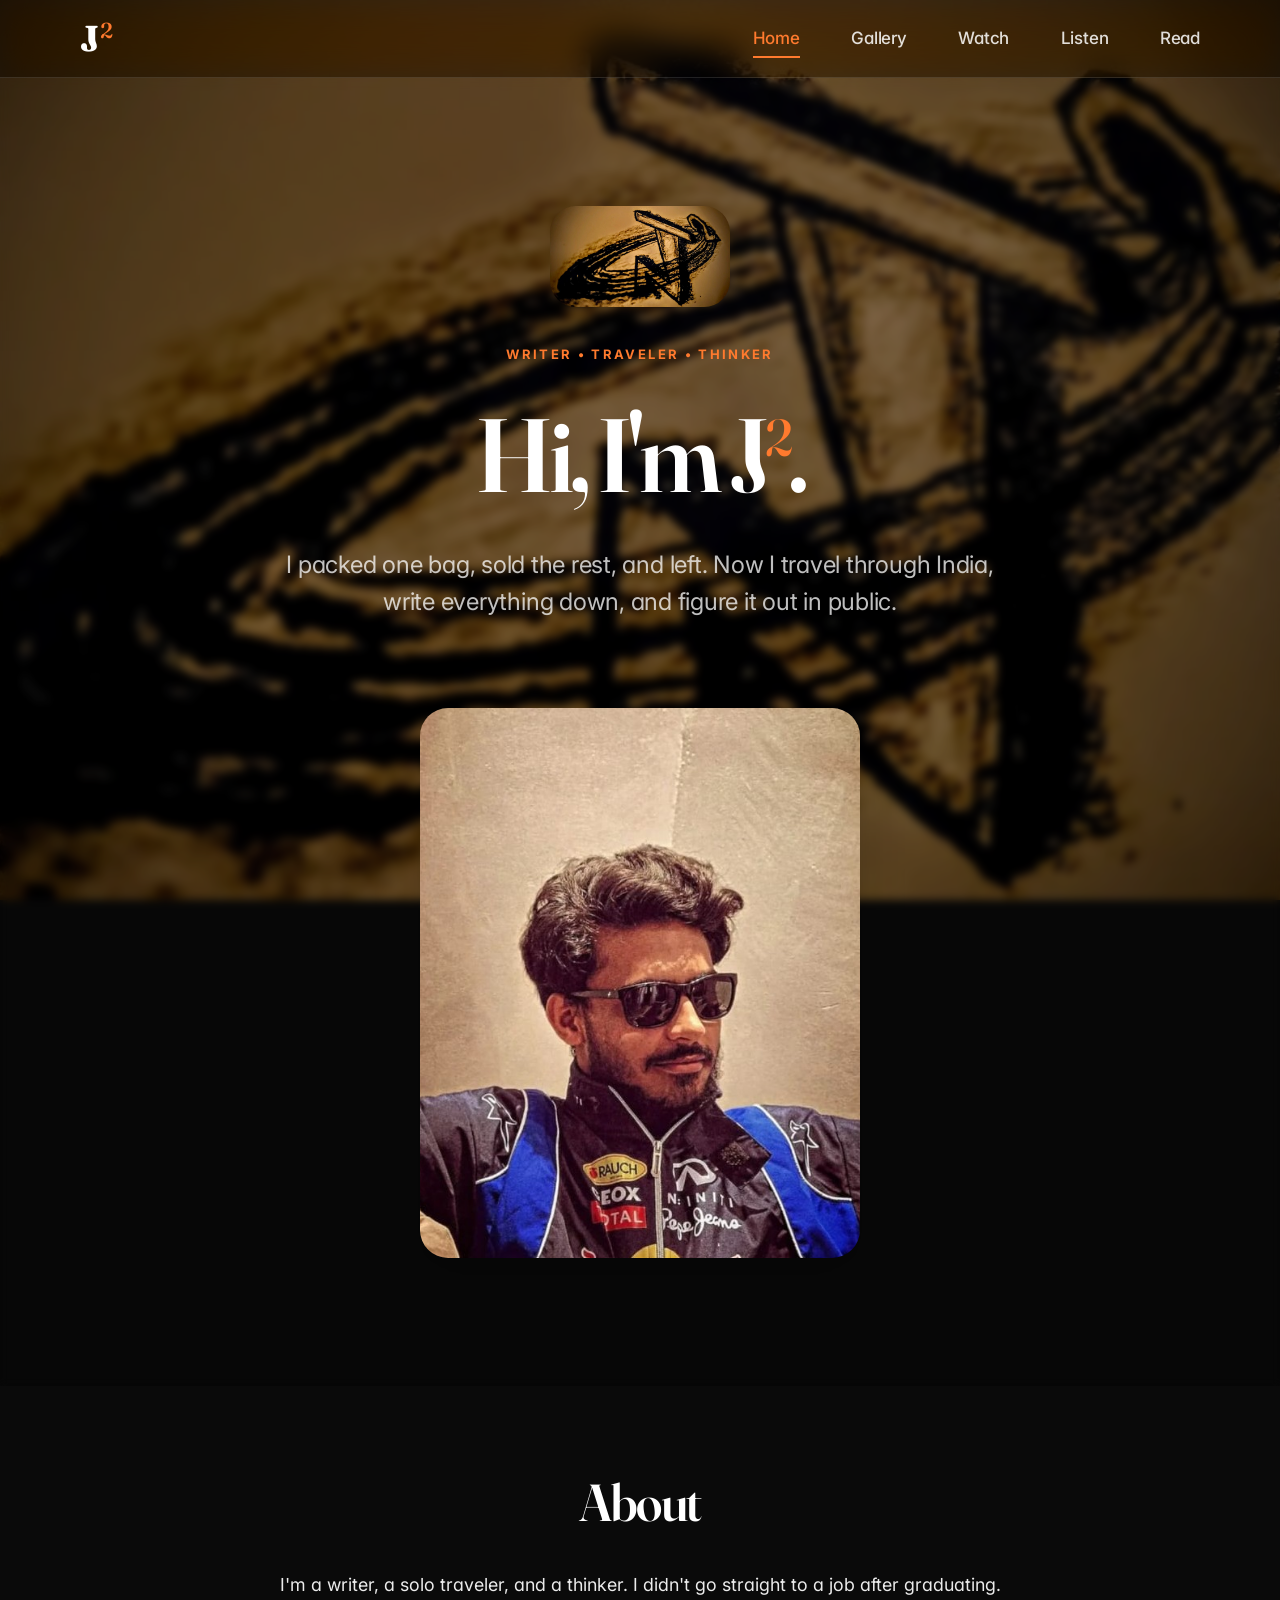
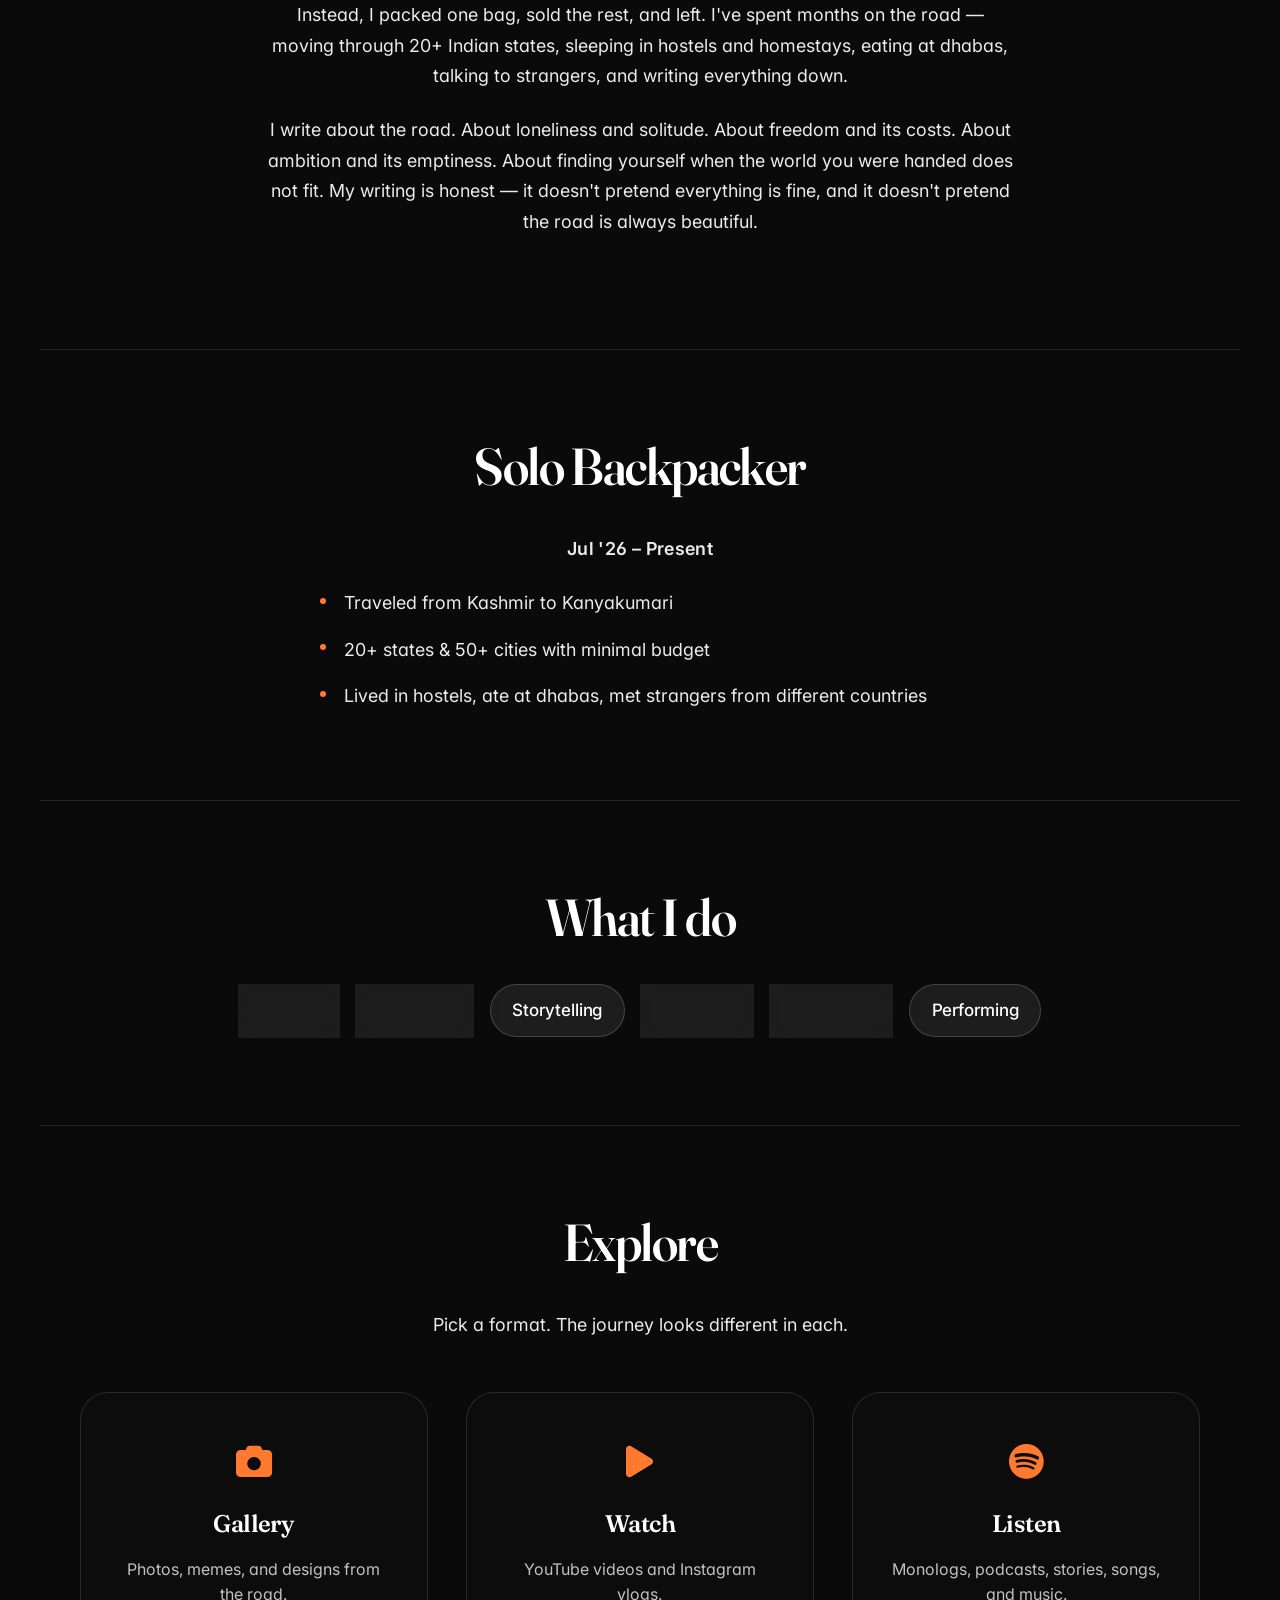
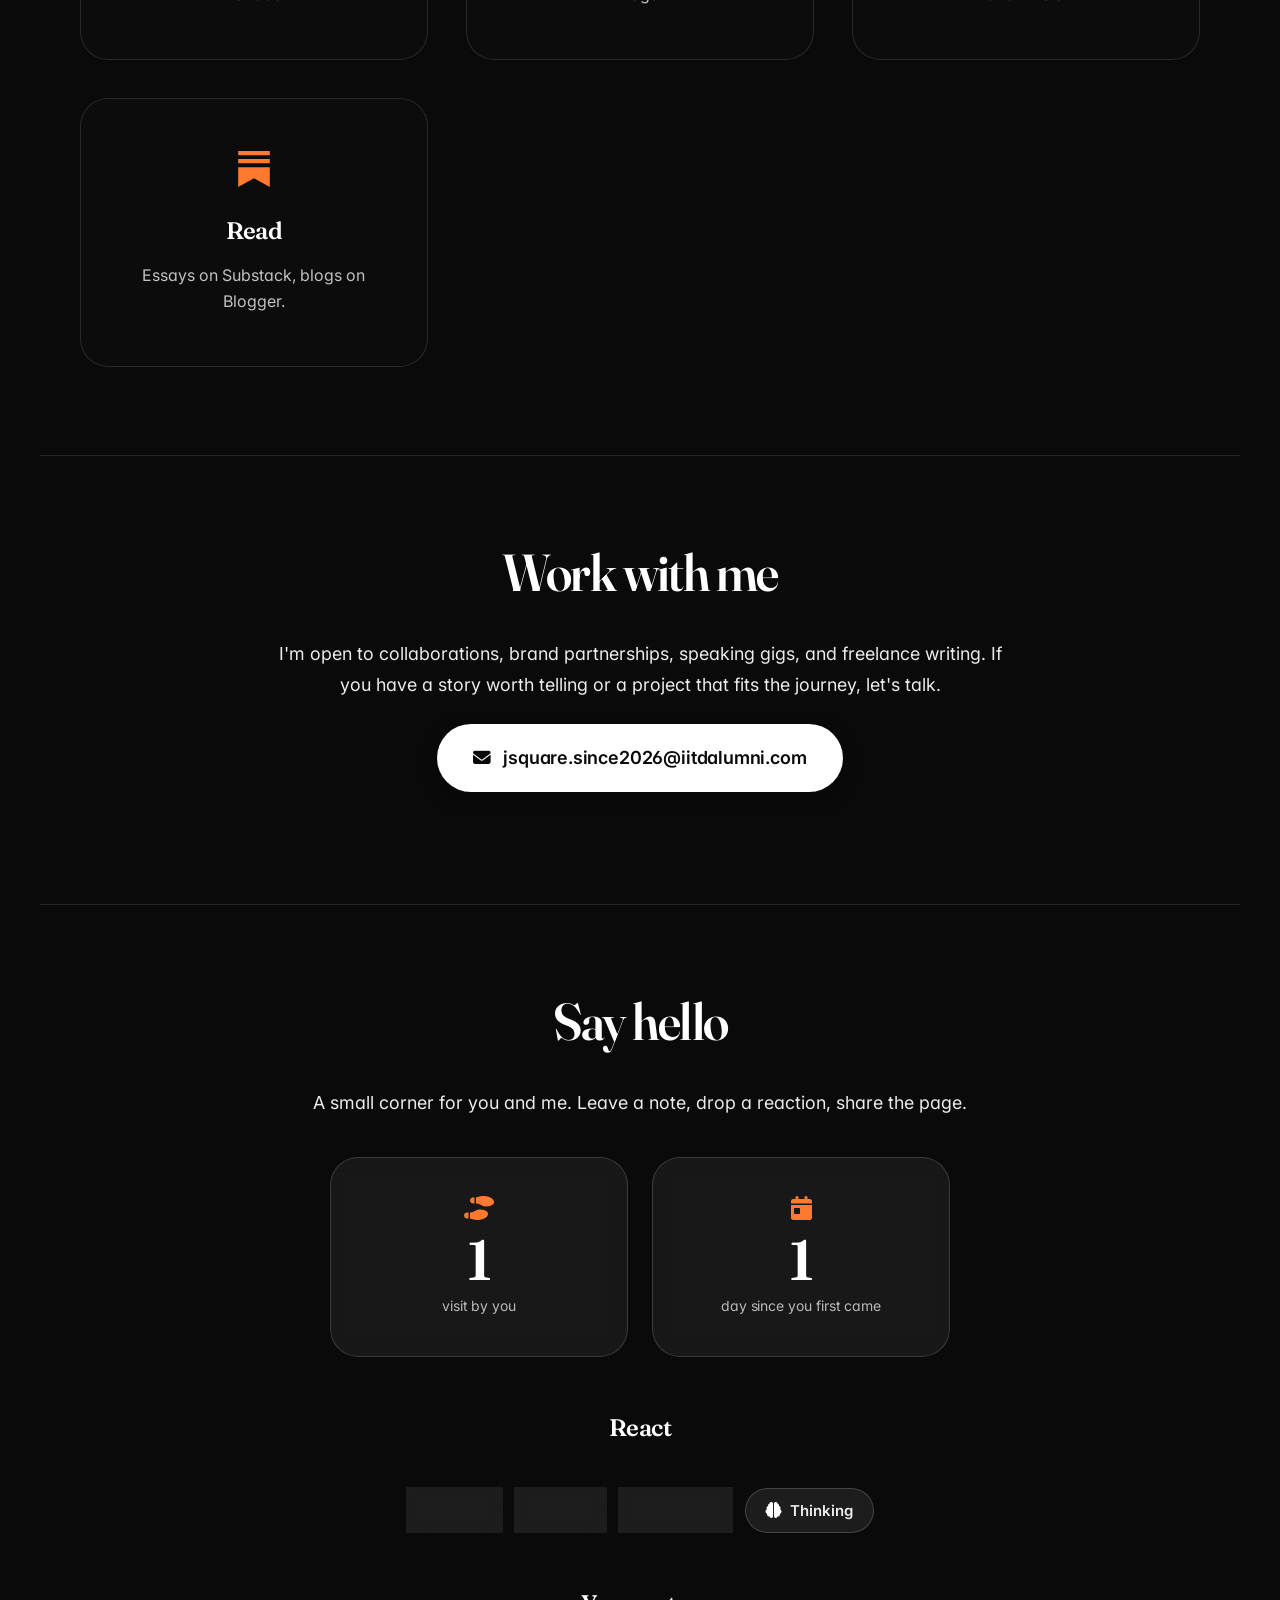
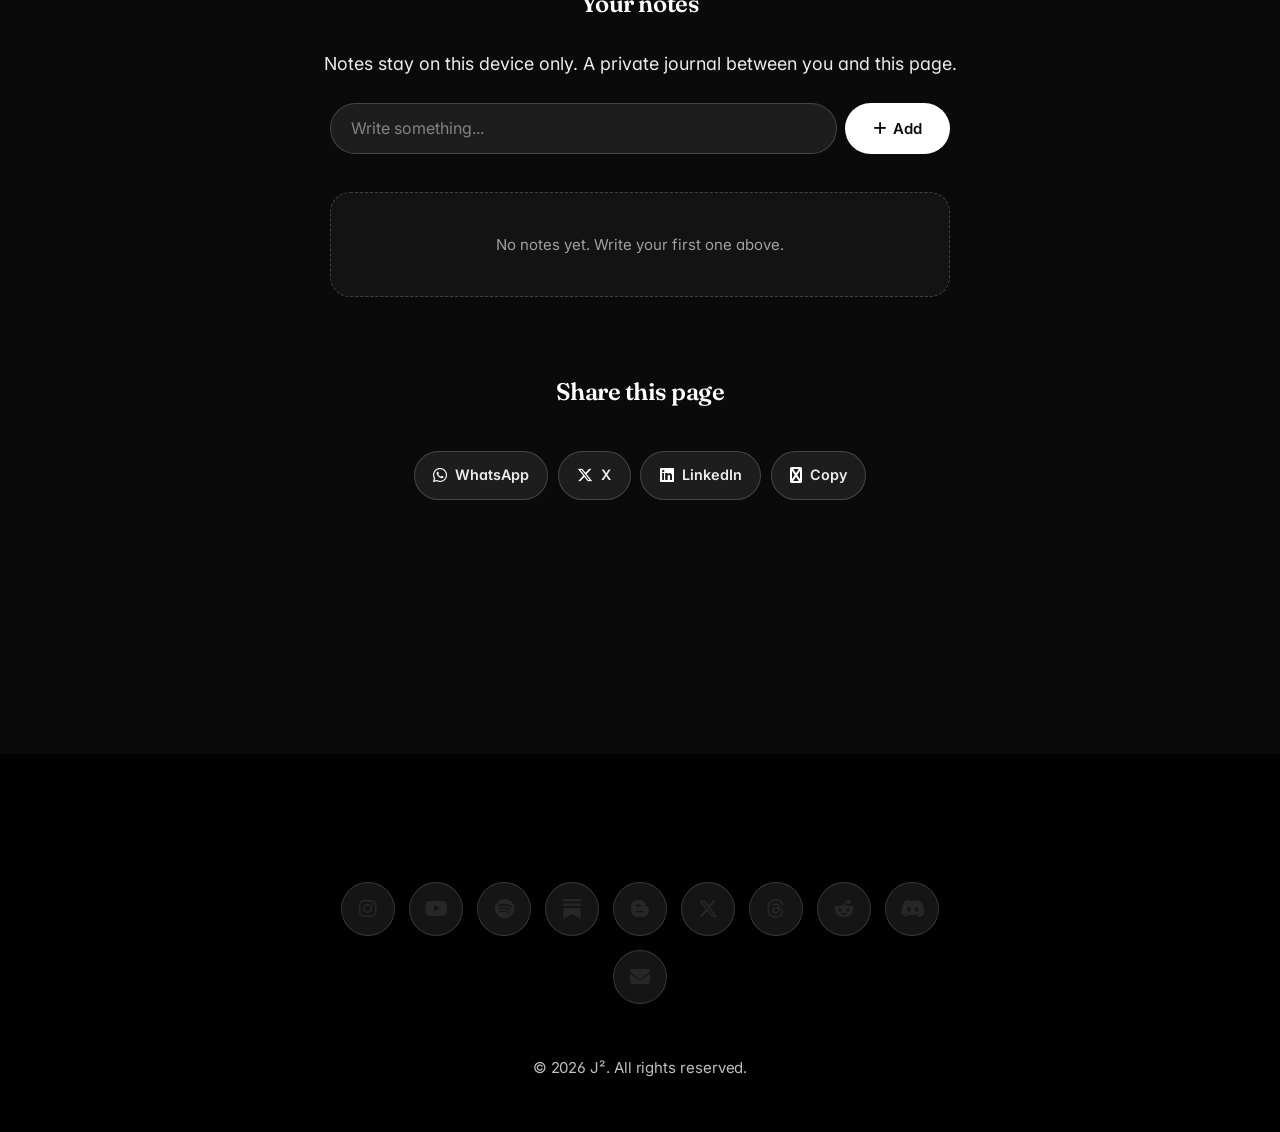
==== commit c5664726: "new" ====
--- a/index.html
+++ b/index.html
@@ -3,15 +3,17 @@
 <head>
   <meta charset="UTF-8">
   <meta name="viewport" content="width=device-width, initial-scale=1.0">
-  <title>Jenit | Traveler, Writer, Storyteller</title>
-  <meta name="description" content="IIT Delhi Grad'26 turned full-time backpacker. Traveler, writer, storyteller, and content creator.">
+  <title>J² | Writer. Traveler. Thinker.</title>
+  <meta name="description" content="Writer. Traveler. Thinker. Figuring it out in public.">
 
-  <meta property="og:title" content="Jenit | Traveler, Writer, Storyteller">
-  <meta property="og:description" content="IIT Delhi Grad'26 turned full-time backpacker.">
+  <meta property="og:title" content="J² | Writer. Traveler. Thinker.">
+  <meta property="og:description" content="Writer. Traveler. Thinker. Figuring it out in public.">
   <meta property="og:image" content="https://j-square-2026.github.io/Brand_website/assets/photo.jpeg">
   <meta property="og:url" content="https://j-square-2026.github.io/Brand_website/">
   <meta property="og:type" content="website">
   <meta name="twitter:card" content="summary_large_image">
+  <meta name="twitter:title" content="J² | Writer. Traveler. Thinker.">
+  <meta name="twitter:description" content="Writer. Traveler. Thinker. Figuring it out in public.">
   <meta name="twitter:image" content="https://j-square-2026.github.io/Brand_website/assets/photo.jpeg">
 
   <link rel="icon" href="assets/logo.jpeg" type="image/jpeg">
@@ -26,15 +28,15 @@
     <div class="container hero-grid">
       <div class="hero-text">
         <img src="assets/logo.jpeg" alt="J² logo" class="logo">
-        <p class="eyebrow">Thinker • Traveller • Writer • Storyteller • Content Creator</p>
+        <p class="eyebrow">Writer • Traveler • Thinker</p>
         <h1>Hi, I'm J<sup>2</sup>.</h1>
         <p class="lead">
-          IIT Delhi Grad'26 turned full-time backpacker. Travelling the world,
-          collecting stories, experiences, and documenting them in my own way.
+          I packed one bag, sold the rest, and left. Now I travel through India,
+          write everything down, and figure it out in public.
         </p>
       </div>
       <div class="hero-image">
-        <img src="assets/photo.jpeg" alt="Jenit">
+        <img src="assets/photo.jpeg" alt="J²">
       </div>
     </div>
   </header>
@@ -43,10 +45,17 @@
     <section class="section container">
       <h2>About</h2>
       <p>
-        I'm a solo backpacker, writer, and storyteller. I've traveled from Kashmir to Kanyakumari,
-        covered 20+ states and 50+ cities on a minimal budget, lived in hostels, eaten at dhabas,
-        and met strangers from different countries. I document the journey through writing, theatre,
-        communication, editing, and design.
+        I'm a writer, a solo traveler, and a thinker. I didn't go straight to a job
+        after graduating. Instead, I packed one bag, sold the rest, and left.
+        I've spent months on the road — moving through 20+ Indian states, sleeping
+        in hostels and homestays, eating at dhabas, talking to strangers, and writing
+        everything down.
+      </p>
+      <p>
+        I write about the road. About loneliness and solitude. About freedom and its
+        costs. About ambition and its emptiness. About finding yourself when the world
+        you were handed does not fit. My writing is honest — it doesn't pretend
+        everything is fine, and it doesn't pretend the road is always beautiful.
       </p>
     </section>
 
@@ -63,13 +72,12 @@
     <section class="section container">
       <h2>What I do</h2>
       <div class="tags">
+        <span>Writing</span>
+        <span>Traveling</span>
+        <span>Storytelling</span>
         <span>Thinking</span>
-        <span>Writing</span>
-        <span>Storytelling</span>
-        <span>Theatre</span>
-        <span>Communication</span>
-        <span>Editing</span>
         <span>Designing</span>
+        <span>Performing</span>
       </div>
     </section>
 
@@ -80,7 +88,7 @@
         <a href="gallery.html" class="explore-card">
           <i class="fa-solid fa-camera"></i>
           <h3>Gallery</h3>
-          <p>Camera shots and memes from 20+ states.</p>
+          <p>Photos, memes, and designs from the road.</p>
         </a>
         <a href="watch.html" class="explore-card">
           <i class="fa-solid fa-play"></i>
@@ -90,7 +98,7 @@
         <a href="listen.html" class="explore-card">
           <i class="fa-brands fa-spotify"></i>
           <h3>Listen</h3>
-          <p>Audio stories and voice notes on Spotify.</p>
+          <p>Monologs, podcasts, stories, songs, and music.</p>
         </a>
         <a href="read.html" class="explore-card">
           <span data-icon="substack"></span>
@@ -107,15 +115,39 @@
         If you have a story worth telling or a project that fits the journey, let's talk.
       </p>
       <p>
-        <a class="cta-link" href="mailto:jsquare.since2026@gmail.com">
-          <i class="fa-solid fa-envelope"></i> jsquare.since2026@gmail.com
+        <a class="cta-link" href="mailto:jsquare.since2026@iitdalumni.com">
+          <i class="fa-solid fa-envelope"></i> jsquare.since2026@iitdalumni.com
         </a>
       </p>
+    </section>
+
+    <section class="section container">
+      <h2>Say hello</h2>
+      <p>A small corner for you and me. Leave a note, drop a reaction, share the page.</p>
+
+      <div id="visit-counter" class="visit-counter"></div>
+
+      <h3 class="interact-heading">React</h3>
+      <div id="reactions" class="reactions"></div>
+
+      <h3 class="interact-heading">Your notes</h3>
+      <p class="interact-hint">Notes stay on this device only. A private journal between you and this page.</p>
+      <form id="notebook-form" class="notebook-form">
+        <input type="text" placeholder="Write something..." maxlength="200" aria-label="Note text" />
+        <button type="submit">
+          <i class="fa-solid fa-plus"></i> Add
+        </button>
+      </form>
+      <div id="notebook-list" class="notebook-list"></div>
+
+      <h3 class="interact-heading">Share this page</h3>
+      <div id="share-buttons" class="share-buttons"></div>
     </section>
   </main>
 
   <div data-component="footer"></div>
 
   <script src="shared.js"></script>
+  <script src="interact.js"></script>
 </body>
 </html>
--- a/style.css
+++ b/style.css
@@ -1039,4 +1039,726 @@
   outline: 2px solid var(--orange);
   outline-offset: 4px;
   border-radius: 4px;
+}
+
+/* ============================================
+   LISTEN PAGE — 6-tab bar adjustments
+   ============================================ */
+@media (max-width: 768px) {
+  /* On mobile, allow the tab bar to wrap into 2 rows */
+  .tab-bar {
+    flex-wrap: wrap;
+    border-radius: var(--radius-md);
+    padding: 0.5rem;
+  }
+
+  .tab-btn {
+    flex: 1 1 calc(33.333% - 0.35rem);
+    min-width: 0;
+    padding: 0.65rem 0.5rem;
+    font-size: 0.85rem;
+    gap: 0.4rem;
+  }
+
+  .tab-btn i {
+    font-size: 0.95rem;
+    width: 0.95rem;
+    height: 0.95rem;
+  }
+
+  .tab-btn span {
+    font-size: 0.8rem;
+  }
+}
+
+@media (max-width: 420px) {
+  .tab-btn {
+    flex: 1 1 calc(50% - 0.25rem);
+    font-size: 0.8rem;
+  }
+
+  .tab-btn span {
+    font-size: 0.75rem;
+  }
+}
+
+/* ============================================
+   AUDIO CARD BADGE
+   ============================================ */
+.audio-caption .post-badge {
+  margin-bottom: 0.5rem;
+}
+
+/* ============================================
+   SAY HELLO SECTION
+   ============================================ */
+.interact-heading {
+  font-family: var(--font-display);
+  font-size: clamp(1.25rem, 2vw, 1.5rem);
+  font-weight: 600;
+  margin: var(--space-lg) 0 var(--space-sm);
+  color: var(--ink);
+  letter-spacing: -0.02em;
+}
+
+.interact-hint {
+  font-size: 0.9375rem;
+  color: var(--muted);
+  margin: 0 0 var(--space-sm);
+}
+
+/* --- Visit counter --- */
+.visit-counter {
+  display: grid;
+  grid-template-columns: repeat(auto-fit, minmax(min(100%, 220px), 1fr));
+  gap: var(--space-sm);
+  margin-block: var(--space-md);
+  max-width: 620px;
+  margin-inline: auto;
+}
+
+.stat-card {
+  background: var(--cream);
+  border: 1px solid var(--border);
+  border-radius: var(--radius-lg);
+  padding: var(--space-md) var(--space-sm);
+  text-align: center;
+}
+
+.stat-icon {
+  font-size: 1.5rem;
+  color: var(--orange);
+  margin-bottom: var(--space-2xs);
+}
+
+.stat-value {
+  font-family: var(--font-display);
+  font-size: clamp(2.5rem, 5vw, 3.5rem);
+  font-weight: 600;
+  color: var(--ink);
+  line-height: 1;
+  letter-spacing: -0.03em;
+}
+
+.stat-label {
+  margin-top: 0.35rem;
+  font-size: 0.875rem;
+  color: var(--muted);
+  letter-spacing: -0.005em;
+}
+
+/* --- Reactions --- */
+.reactions {
+  display: flex;
+  flex-wrap: wrap;
+  justify-content: center;
+  gap: 0.75rem;
+  margin-block: var(--space-md);
+}
+
+.reaction-btn {
+  display: inline-flex;
+  align-items: center;
+  gap: 0.5rem;
+  padding: 0.75rem 1.25rem;
+  background: var(--white);
+  color: var(--text);
+  border: 1px solid var(--border);
+  border-radius: var(--radius-pill);
+  font-family: var(--font-body);
+  font-size: 0.9375rem;
+  font-weight: 600;
+  cursor: pointer;
+  transition: all 0.25s var(--ease);
+}
+
+.reaction-btn i {
+  font-size: 1rem;
+  transition: color 0.2s var(--ease), transform 0.2s var(--ease);
+}
+
+.reaction-btn:hover {
+  border-color: var(--orange);
+  color: var(--orange);
+  transform: translateY(-2px);
+}
+
+.reaction-btn.active {
+  background: var(--orange-soft);
+  border-color: var(--orange);
+  color: var(--orange);
+}
+
+.reaction-btn.active i {
+  transform: scale(1.15);
+}
+
+/* --- Notebook --- */
+.notebook-form {
+  display: flex;
+  gap: 0.5rem;
+  max-width: 620px;
+  margin: 0 auto var(--space-md);
+  flex-wrap: wrap;
+}
+
+.notebook-form input {
+  flex: 1;
+  min-width: 200px;
+  padding: 0.9rem 1.25rem;
+  border: 1px solid var(--border);
+  border-radius: var(--radius-pill);
+  font-family: var(--font-body);
+  font-size: 1rem;
+  background: var(--white);
+  color: var(--text);
+  transition: border-color 0.2s var(--ease);
+}
+
+.notebook-form input:focus {
+  outline: none;
+  border-color: var(--orange);
+}
+
+.notebook-form button {
+  display: inline-flex;
+  align-items: center;
+  gap: 0.4rem;
+  padding: 0.9rem 1.75rem;
+  background: var(--ink);
+  color: var(--white);
+  border: none;
+  border-radius: var(--radius-pill);
+  font-family: var(--font-body);
+  font-size: 0.9375rem;
+  font-weight: 600;
+  cursor: pointer;
+  transition: all 0.25s var(--ease);
+}
+
+.notebook-form button:hover {
+  background: var(--orange);
+  transform: translateY(-2px);
+}
+
+.notebook-list {
+  display: flex;
+  flex-direction: column;
+  gap: 0.75rem;
+  max-width: 620px;
+  margin-inline: auto;
+  text-align: left;
+}
+
+.notebook-empty {
+  text-align: center;
+  color: var(--muted);
+  font-size: 0.9375rem;
+  padding: var(--space-md);
+  background: var(--cream);
+  border-radius: var(--radius-md);
+  border: 1px dashed var(--border-strong);
+}
+
+.notebook-item {
+  background: var(--white);
+  border: 1px solid var(--border);
+  border-radius: var(--radius-md);
+  padding: var(--space-sm) var(--space-md);
+  transition: border-color 0.2s var(--ease);
+}
+
+.notebook-item:hover {
+  border-color: var(--border-strong);
+}
+
+.notebook-text {
+  font-size: 1rem;
+  color: var(--text);
+  line-height: 1.6;
+  word-break: break-word;
+}
+
+.notebook-meta {
+  display: flex;
+  align-items: center;
+  justify-content: space-between;
+  margin-top: 0.5rem;
+  font-size: 0.8125rem;
+  color: var(--muted);
+}
+
+.notebook-delete {
+  background: none;
+  border: none;
+  color: var(--muted);
+  cursor: pointer;
+  padding: 0.25rem 0.5rem;
+  border-radius: 6px;
+  transition: all 0.2s var(--ease);
+  font-size: 0.875rem;
+}
+
+.notebook-delete:hover {
+  background: var(--orange-soft);
+  color: var(--orange);
+}
+
+/* --- Share buttons --- */
+.share-buttons {
+  display: flex;
+  flex-wrap: wrap;
+  justify-content: center;
+  gap: 0.6rem;
+  margin-block: var(--space-md);
+}
+
+.share-btn {
+  display: inline-flex;
+  align-items: center;
+  gap: 0.5rem;
+  padding: 0.7rem 1.15rem;
+  background: var(--white);
+  border: 1px solid var(--border);
+  border-radius: var(--radius-pill);
+  color: var(--text);
+  text-decoration: none;
+  font-size: 0.9rem;
+  font-weight: 600;
+  transition: all 0.25s var(--ease);
+  cursor: pointer;
+}
+
+.share-btn i {
+  font-size: 1rem;
+}
+
+.share-btn:hover {
+  border-color: var(--orange);
+  color: var(--orange);
+  transform: translateY(-2px);
+}
+
+@media (max-width: 480px) {
+  .notebook-form button {
+    width: 100%;
+    justify-content: center;
+  }
+  .reaction-btn span {
+    font-size: 0.875rem;
+  }
+}
+
+/* ============================================
+   FULL-SCREEN FIXED BACKGROUND PHOTO
+   ============================================ */
+:root {
+  /* Tune this: 0.30 = photo very visible | 0.82 = mostly white, subtle texture */
+  --photo-overlay: 0.00;
+}
+
+body {
+  background: #0A0A0A url('assets/logo.jpeg') center / cover no-repeat fixed;
+  min-height: 100vh;
+}
+
+/* Readability scrim — sits between photo and content */
+body::before {
+  content: '';
+  position: fixed;
+  inset: 0;
+  background: rgba(255, 255, 255, var(--photo-overlay));
+  pointer-events: none;
+  z-index: 0;
+}
+
+/* All content sits above the scrim */
+.nav,
+header,
+main,
+.footer {
+  position: relative;
+  z-index: 1;
+}
+
+/* Hero sections become transparent so the photo shows through fully */
+.hero,
+.page-hero {
+  background: transparent;
+}
+
+/* Section borders stay visible but neutral */
+.section + .section {
+  border-top-color: rgba(0, 0, 0, 0.08);
+}
+
+/* Footer stays solid for contrast */
+.footer {
+  background: rgba(10, 10, 10, 0.95);
+  backdrop-filter: blur(10px);
+  -webkit-backdrop-filter: blur(10px);
+}
+
+/* Nav stays frosted glass so the photo shows through subtly */
+.nav {
+  background: rgba(255, 255, 255, 0.72);
+}
+
+/* ============================================
+   DARK OVERLAY MODE — text readable over photo
+   ============================================ */
+
+/* Base text turns white */
+body {
+  color: #FFFFFF;
+}
+
+h1, h2, h3, h4, h5, h6 {
+  color: #FFFFFF;
+}
+
+p, li, span, label {
+  color: rgba(255, 255, 255, 0.92);
+}
+
+/* Muted text */
+.lead,
+.media-caption p,
+.post-card p,
+.audio-caption p,
+.gallery-caption-loc,
+.explore-card p,
+.interact-hint,
+.notebook-text,
+.notebook-empty,
+.empty-state,
+.footer p {
+  color: rgba(255, 255, 255, 0.75);
+}
+
+/* Accent color stays orange but brightened for dark bg */
+:root {
+  --orange: #FF7A2E;
+  --orange-dark: #E85D04;
+  --orange-soft: rgba(255, 122, 46, 0.15);
+  --ink: #FFFFFF;
+  --text: rgba(255, 255, 255, 0.92);
+  --muted: rgba(255, 255, 255, 0.65);
+  --border: rgba(255, 255, 255, 0.15);
+  --border-strong: rgba(255, 255, 255, 0.25);
+  --cream: rgba(255, 255, 255, 0.06);
+  --white: rgba(255, 255, 255, 0.08);
+}
+
+/* Remove the scrim since overlay is 0 */
+body::before {
+  display: none;
+}
+
+/* Slightly darken the whole photo for readability without hiding it */
+body::after {
+  content: '';
+  position: fixed;
+  inset: 0;
+  background: rgba(0, 0, 0, 0.35);
+  pointer-events: none;
+  z-index: 0;
+}
+
+/* ---- NAV: dark frosted glass ---- */
+.nav {
+  background: rgba(0, 0, 0, 0.55);
+  backdrop-filter: saturate(180%) blur(16px);
+  -webkit-backdrop-filter: saturate(180%) blur(16px);
+  border-bottom-color: rgba(255, 255, 255, 0.12);
+}
+
+.nav-logo {
+  color: #FFFFFF;
+}
+
+.nav-links a {
+  color: rgba(255, 255, 255, 0.85);
+}
+
+.nav-links a:hover,
+.nav-links a.active {
+  color: #FF7A2E;
+}
+
+/* ---- HERO + PAGE HERO: dark glass panels ---- */
+.hero,
+.page-hero {
+  background: rgba(0, 0, 0, 0.25);
+  backdrop-filter: blur(4px);
+  -webkit-backdrop-filter: blur(4px);
+}
+
+/* ---- SECTIONS: subtle dividers ---- */
+.section + .section {
+  border-top-color: rgba(255, 255, 255, 0.12);
+}
+
+/* ---- TAGS ---- */
+.tags span {
+  background: rgba(255, 255, 255, 0.08);
+  border-color: rgba(255, 255, 255, 0.18);
+  color: #FFFFFF;
+  backdrop-filter: blur(6px);
+}
+
+.tags span:hover {
+  border-color: #FF7A2E;
+  color: #FF7A2E;
+}
+
+/* ---- CTA BUTTON ---- */
+.cta-link {
+  background: #FFFFFF;
+  color: #0A0A0A;
+  box-shadow: 0 6px 16px rgba(0, 0, 0, 0.3);
+}
+
+.cta-link:hover {
+  background: #FF7A2E;
+  color: #FFFFFF;
+}
+
+/* ---- CARDS: dark glassmorphism ---- */
+.explore-card,
+.media-card,
+.gallery-item,
+.audio-card,
+.post-card,
+.vlog-item {
+  background: rgba(15, 15, 15, 0.65);
+  backdrop-filter: blur(12px);
+  -webkit-backdrop-filter: blur(12px);
+  border-color: rgba(255, 255, 255, 0.12);
+}
+
+.explore-card:hover,
+.media-card:hover,
+.gallery-item:hover,
+.audio-card:hover,
+.post-card:hover,
+.vlog-item:hover {
+  background: rgba(15, 15, 15, 0.8);
+  border-color: rgba(255, 122, 46, 0.5);
+  box-shadow: 0 20px 40px rgba(0, 0, 0, 0.4);
+}
+
+.explore-card h3,
+.media-caption h3,
+.gallery-caption-title,
+.audio-caption h3,
+.post-card h3 {
+  color: #FFFFFF;
+}
+
+/* ---- TAB BAR ---- */
+.tab-bar {
+  background: rgba(0, 0, 0, 0.4);
+  border-color: rgba(255, 255, 255, 0.15);
+  backdrop-filter: blur(10px);
+  -webkit-backdrop-filter: blur(10px);
+}
+
+.tab-btn {
+  color: rgba(255, 255, 255, 0.65);
+}
+
+.tab-btn:hover {
+  color: #FFFFFF;
+}
+
+.tab-btn.active {
+  background: #FF7A2E;
+  color: #FFFFFF;
+  box-shadow: 0 4px 12px rgba(255, 122, 46, 0.4);
+}
+
+/* ---- POST BADGE ---- */
+.post-badge {
+  background: rgba(255, 122, 46, 0.2);
+  color: #FF7A2E;
+}
+
+/* ---- FOOTER ---- */
+.footer {
+  background: rgba(0, 0, 0, 0.85);
+  backdrop-filter: blur(14px);
+  -webkit-backdrop-filter: blur(14px);
+}
+
+.footer-socials a {
+  background: rgba(255, 255, 255, 0.08);
+  border-color: rgba(255, 255, 255, 0.15);
+}
+
+/* ---- INTERACTIVE ELEMENTS (Say Hello section) ---- */
+
+/* Visit counter cards */
+.stat-card {
+  background: rgba(255, 255, 255, 0.06);
+  border-color: rgba(255, 255, 255, 0.15);
+  backdrop-filter: blur(10px);
+  -webkit-backdrop-filter: blur(10px);
+}
+
+.stat-value {
+  color: #FFFFFF;
+}
+
+.stat-label {
+  color: rgba(255, 255, 255, 0.7);
+}
+
+.stat-icon {
+  color: #FF7A2E;
+}
+
+/* Reaction buttons */
+.reaction-btn {
+  background: rgba(255, 255, 255, 0.08);
+  border-color: rgba(255, 255, 255, 0.18);
+  color: #FFFFFF;
+  backdrop-filter: blur(8px);
+}
+
+.reaction-btn:hover {
+  border-color: #FF7A2E;
+  color: #FF7A2E;
+}
+
+.reaction-btn.active {
+  background: rgba(255, 122, 46, 0.2);
+  border-color: #FF7A2E;
+  color: #FF7A2E;
+}
+
+/* Notebook */
+.notebook-form input {
+  background: rgba(255, 255, 255, 0.08);
+  border-color: rgba(255, 255, 255, 0.18);
+  color: #FFFFFF;
+}
+
+.notebook-form input::placeholder {
+  color: rgba(255, 255, 255, 0.45);
+}
+
+.notebook-form input:focus {
+  border-color: #FF7A2E;
+  background: rgba(255, 255, 255, 0.12);
+}
+
+.notebook-form button {
+  background: #FFFFFF;
+  color: #0A0A0A;
+}
+
+.notebook-form button:hover {
+  background: #FF7A2E;
+  color: #FFFFFF;
+}
+
+.notebook-item {
+  background: rgba(255, 255, 255, 0.06);
+  border-color: rgba(255, 255, 255, 0.15);
+  backdrop-filter: blur(8px);
+}
+
+.notebook-empty {
+  background: rgba(255, 255, 255, 0.04);
+  border-color: rgba(255, 255, 255, 0.2);
+  color: rgba(255, 255, 255, 0.6);
+}
+
+.notebook-delete:hover {
+  background: rgba(255, 122, 46, 0.25);
+  color: #FF7A2E;
+}
+
+/* Share buttons */
+.share-btn {
+  background: rgba(255, 255, 255, 0.08);
+  border-color: rgba(255, 255, 255, 0.18);
+  color: #FFFFFF;
+  backdrop-filter: blur(8px);
+}
+
+.share-btn:hover {
+  border-color: #FF7A2E;
+  color: #FF7A2E;
+  background: rgba(255, 122, 46, 0.12);
+}
+
+/* Empty state */
+.empty-state {
+  background: rgba(255, 255, 255, 0.05);
+  border-color: rgba(255, 255, 255, 0.2);
+  color: rgba(255, 255, 255, 0.7);
+}
+
+.empty-state i,
+.empty-state .icon-substack {
+  color: #FF7A2E;
+}
+
+/* ---- META LABEL ---- */
+.meta {
+  color: #FF7A2E;
+}
+
+/* ---- CLEAN LIST BULLETS ---- */
+.clean-list li::before {
+  background: #FF7A2E;
+}
+
+/* ---- MEDIA DATE ---- */
+.media-date {
+  color: #FF7A2E;
+}
+
+/* ---- POST DATE ---- */
+.post-date {
+  color: #FF7A2E;
+}
+
+/* ---- POST MORE LINK ---- */
+.post-more {
+  color: #FF7A2E;
+}
+
+/* ---- SELECTION ---- */
+::selection {
+  background: #FF7A2E;
+  color: #FFFFFF;
+}
+
+/* ---- FOCUS RING ---- */
+:focus-visible {
+  outline-color: #FF7A2E;
+}
+
+/* ---- MOBILE TWEAKS ---- */
+@media (max-width: 640px) {
+  body::after {
+    background: rgba(0, 0, 0, 0.45);
+  }
+
+  .hero,
+  .page-hero {
+    background: rgba(0, 0, 0, 0.35);
+  }
+
+  .explore-card,
+  .media-card,
+  .gallery-item,
+  .audio-card,
+  .post-card,
+  .vlog-item {
+    background: rgba(10, 10, 10, 0.75);
+  }
 }
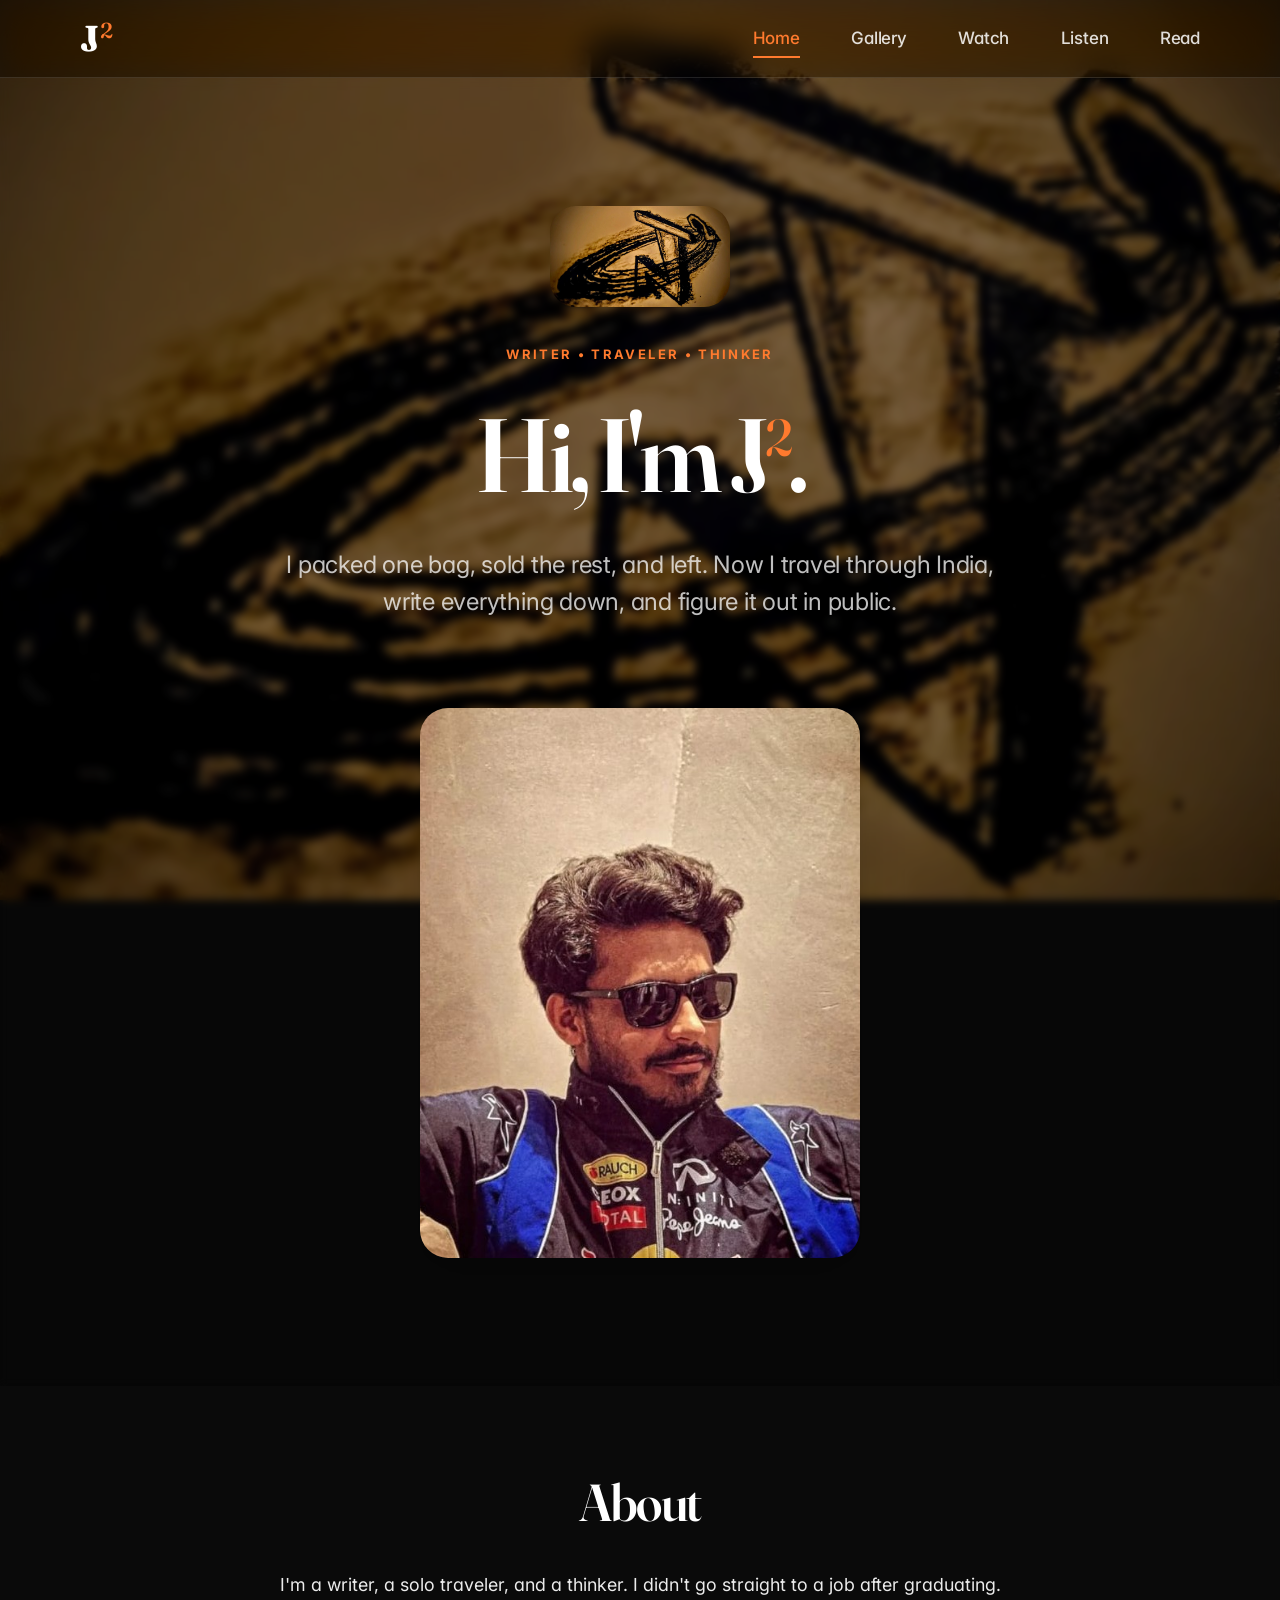
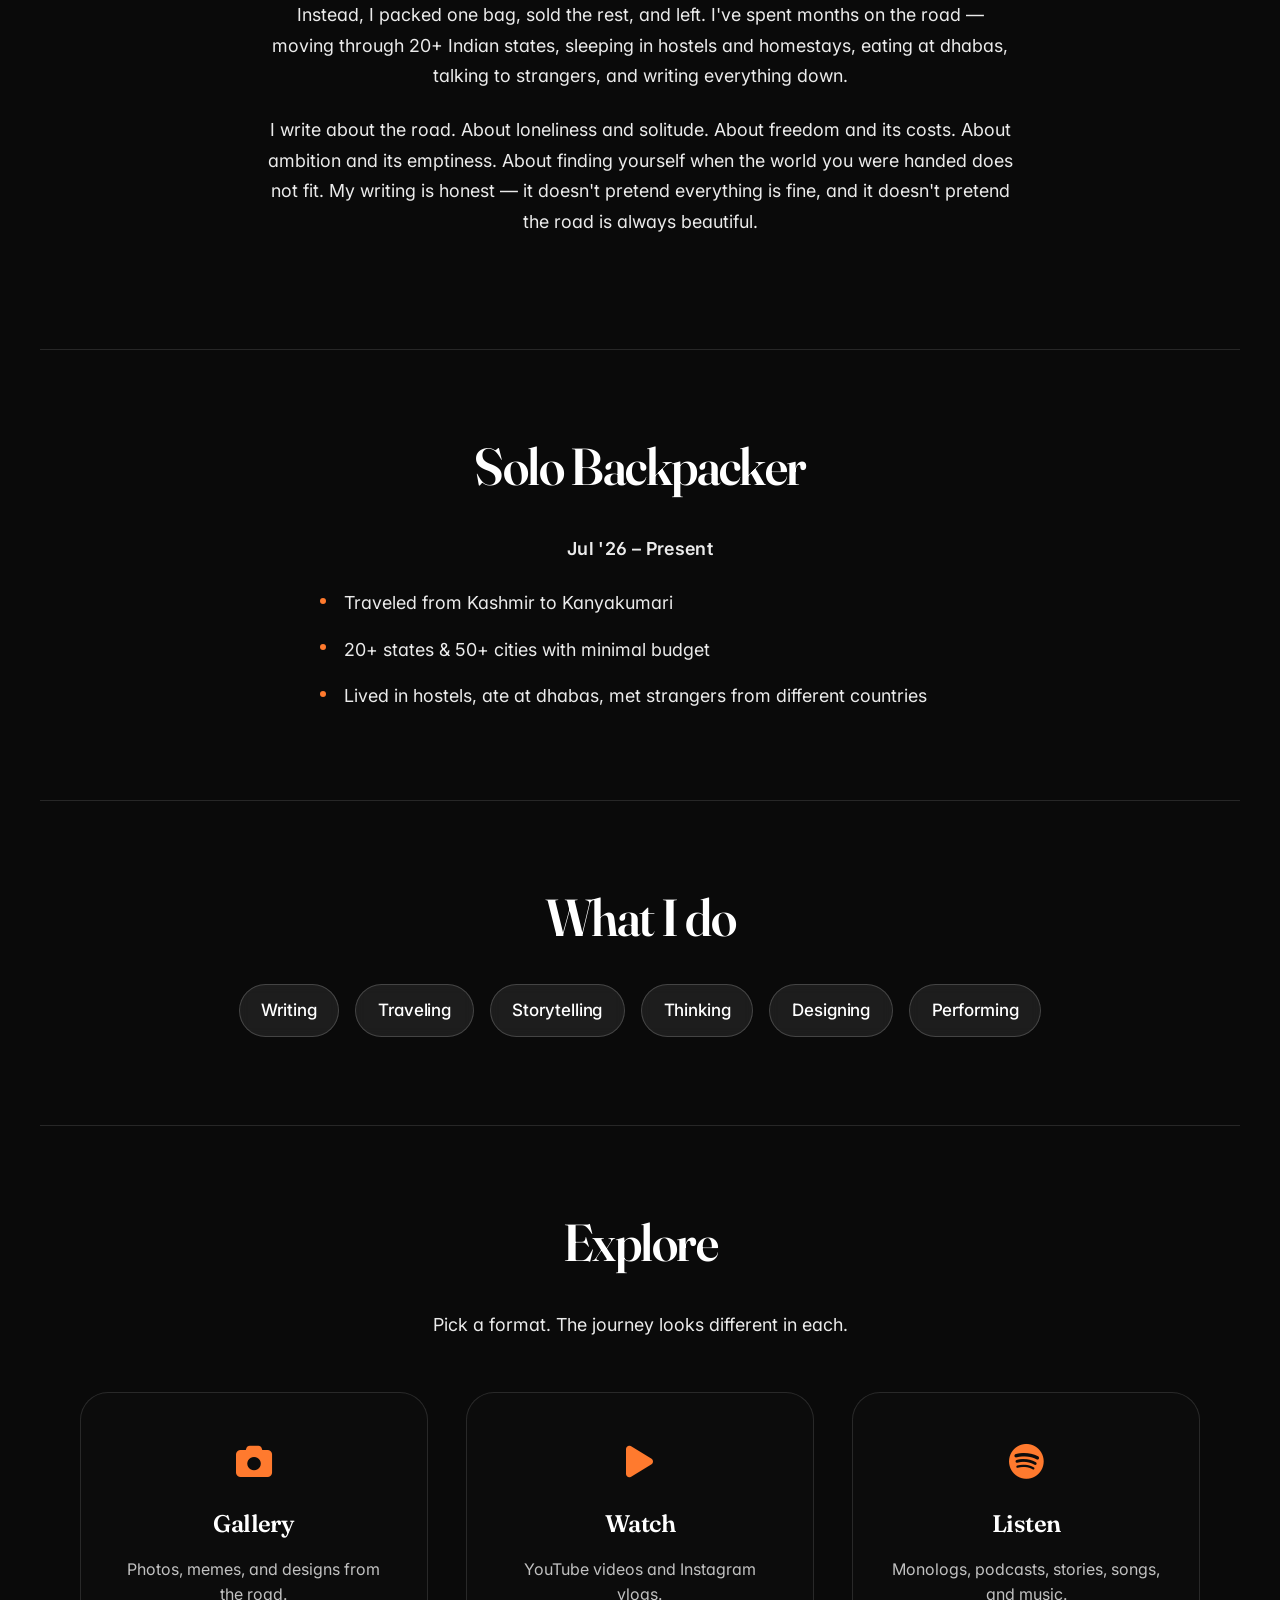
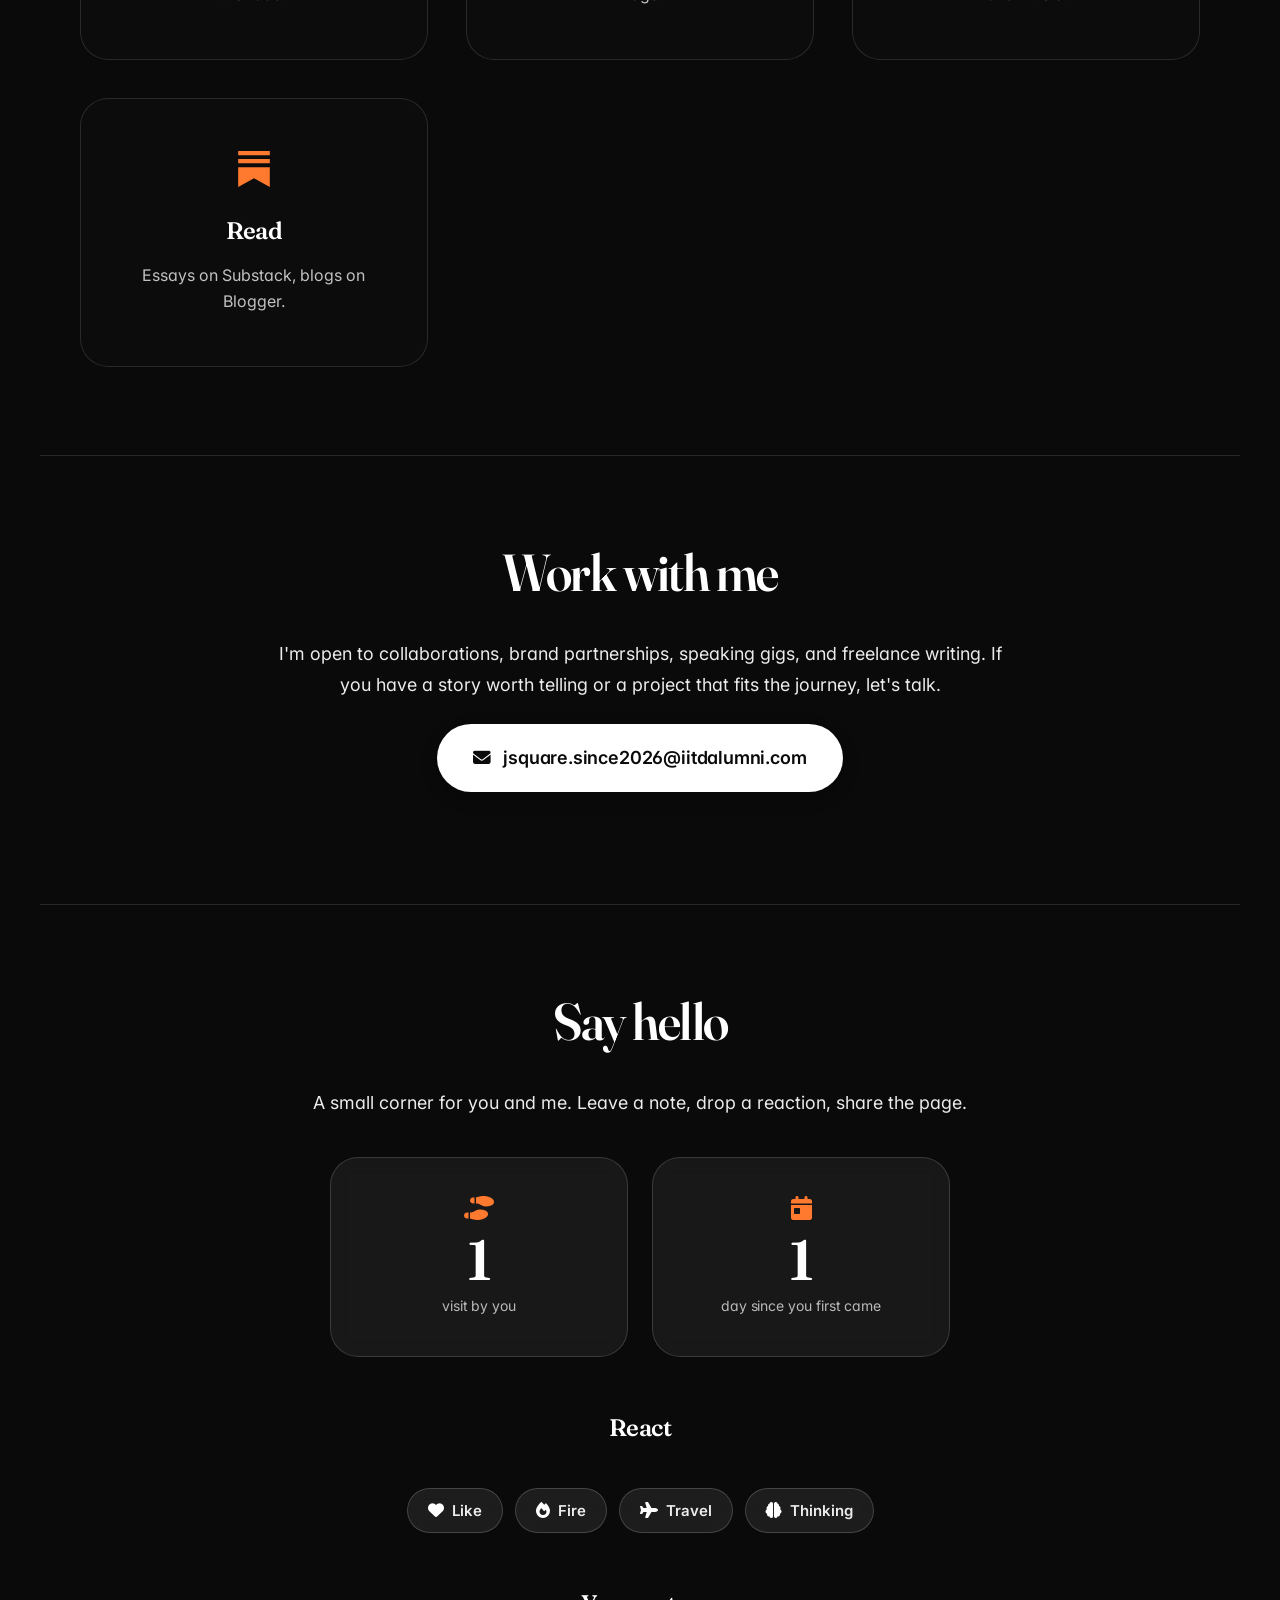
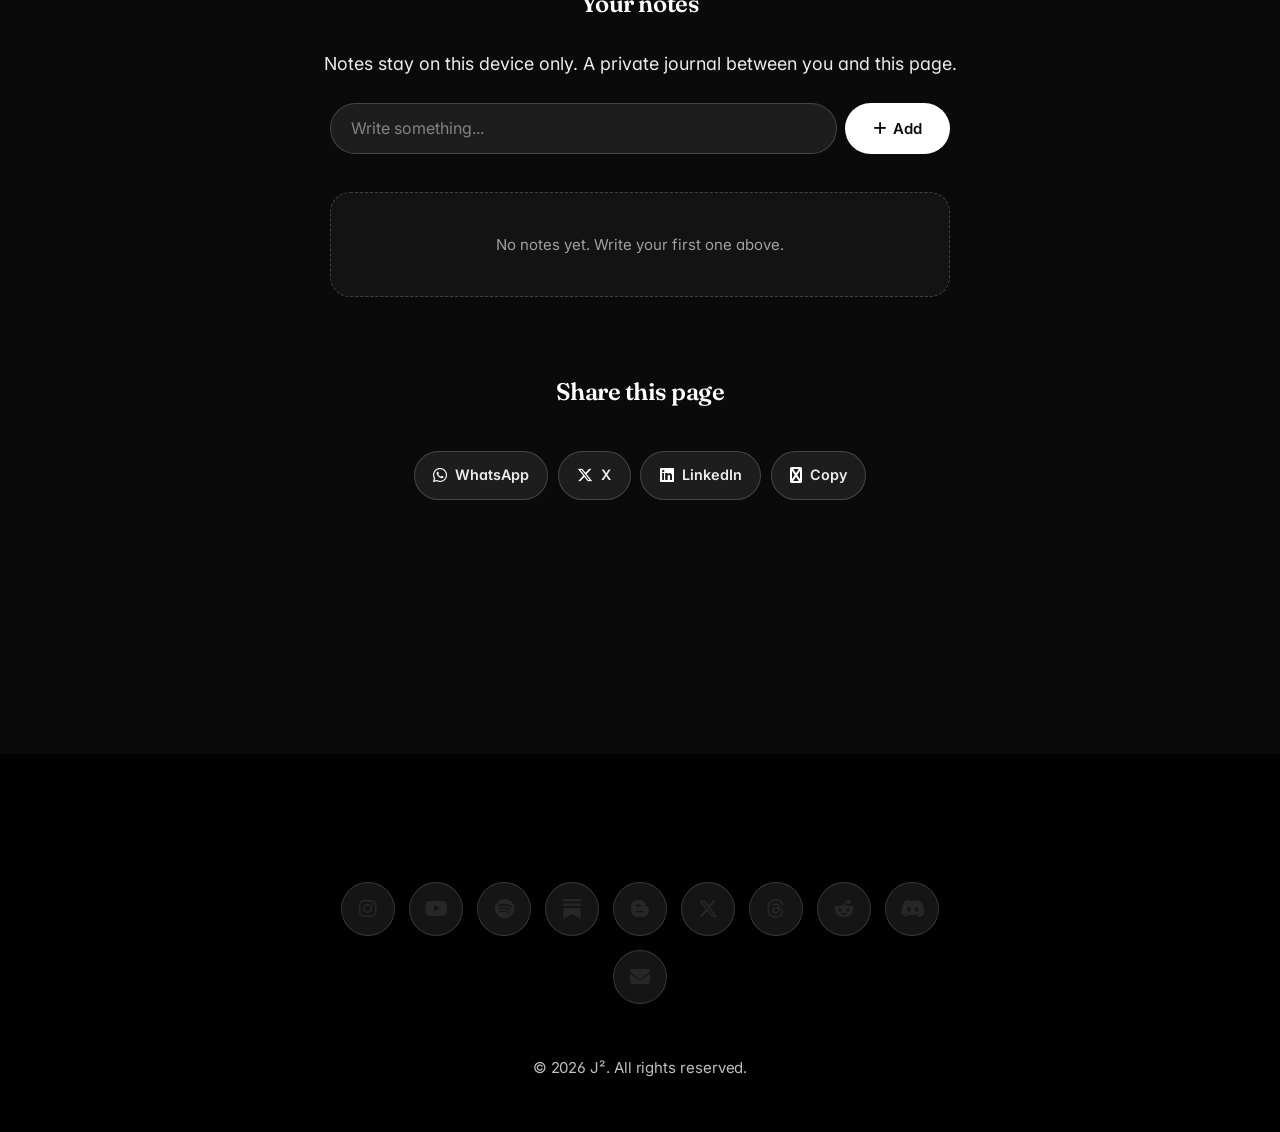
==== commit 6e7bb7ff: "Merge branch 'main' of https://github.com/j-square-2026/Brand_website # Please enter a commit messag" ====
--- a/index.html
+++ b/index.html
@@ -146,8 +146,9 @@
   </main>
 
   <div data-component="footer"></div>
+  
 
   <script src="shared.js"></script>
   <script src="interact.js"></script>
 </body>
-</html>+</html>
